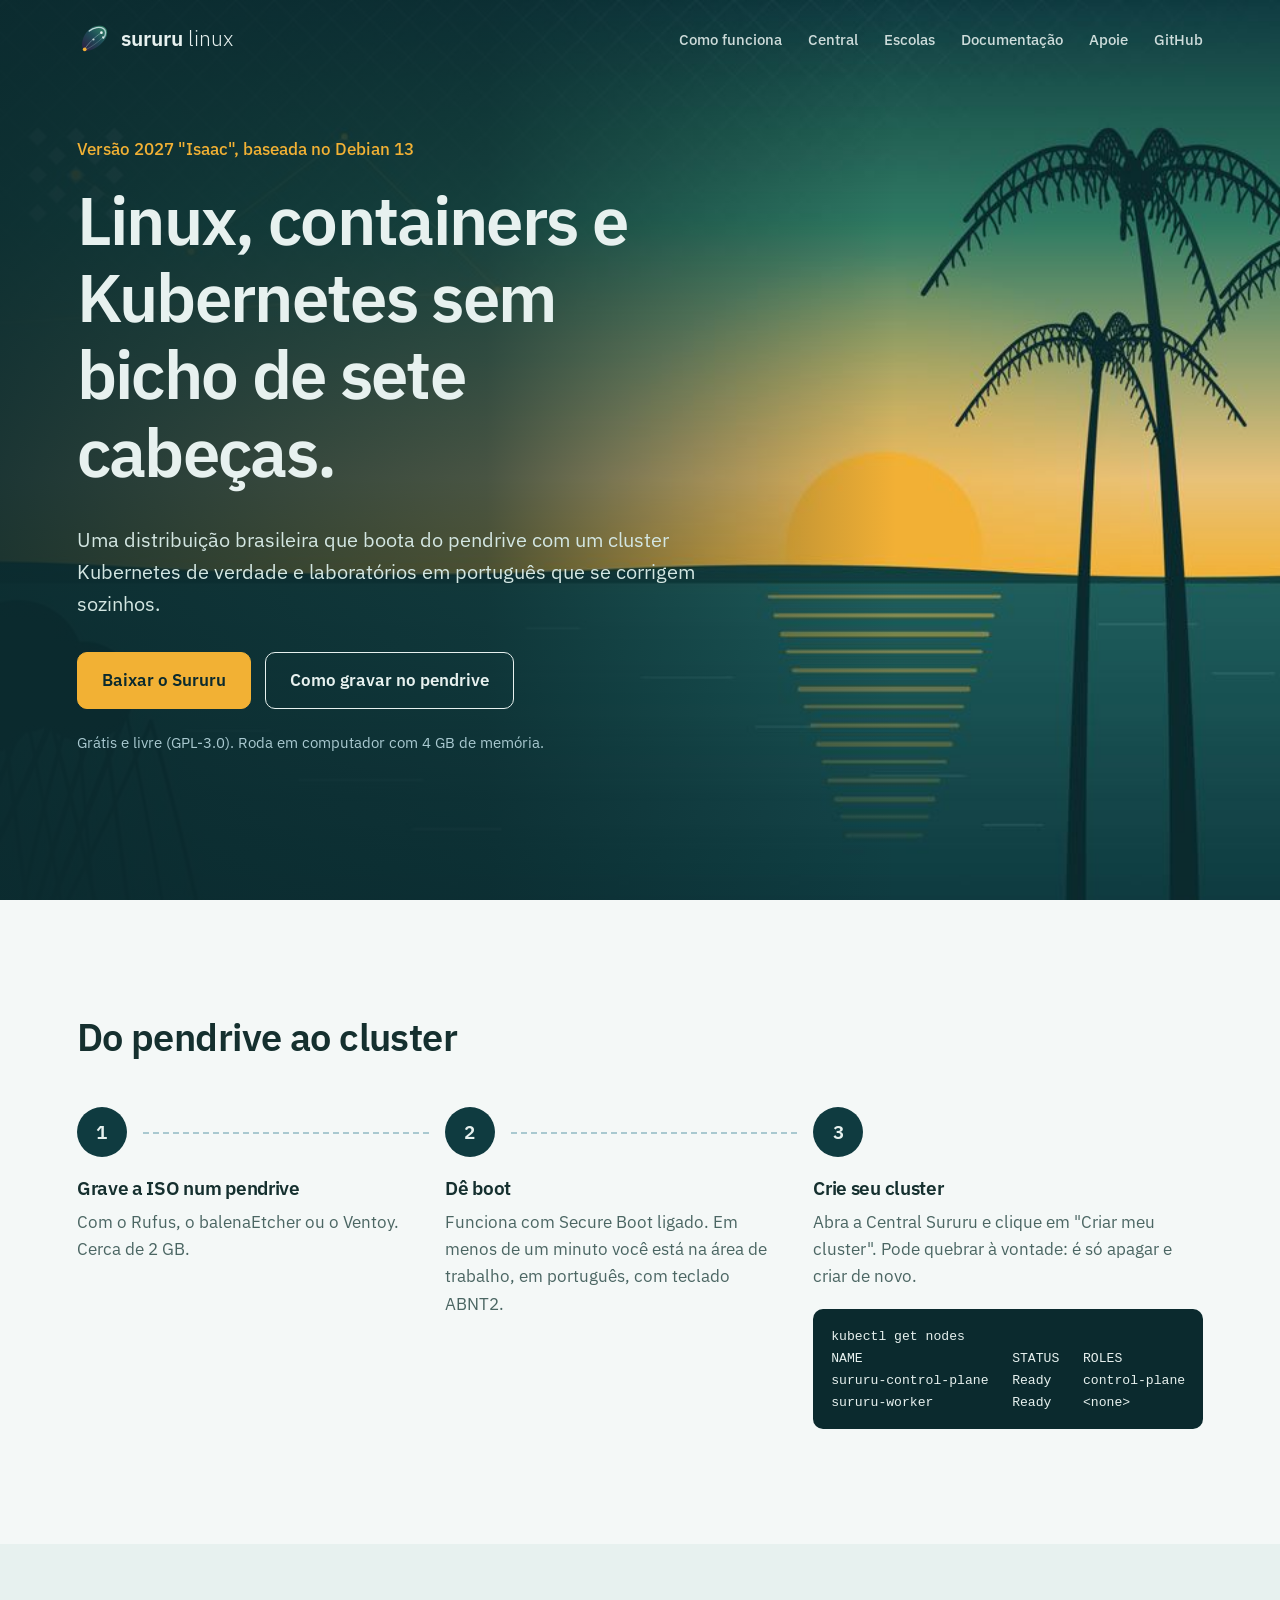
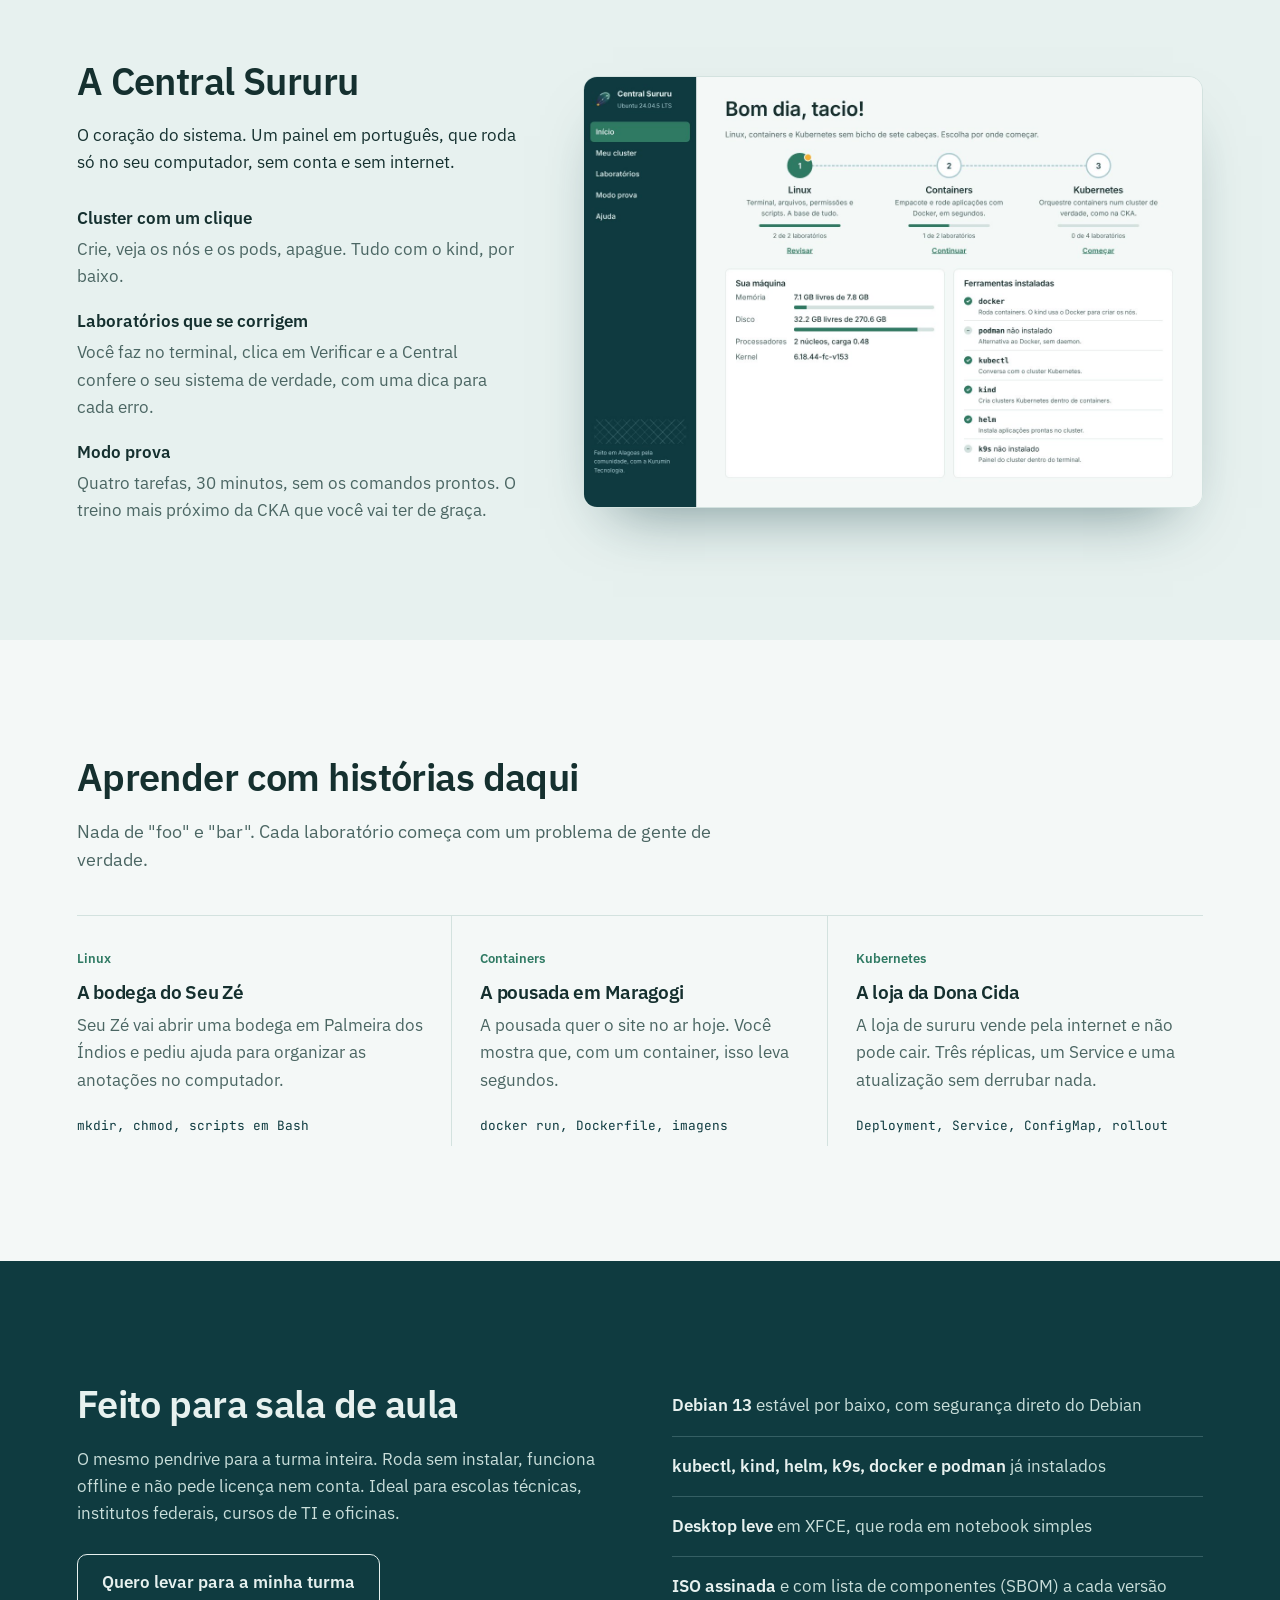
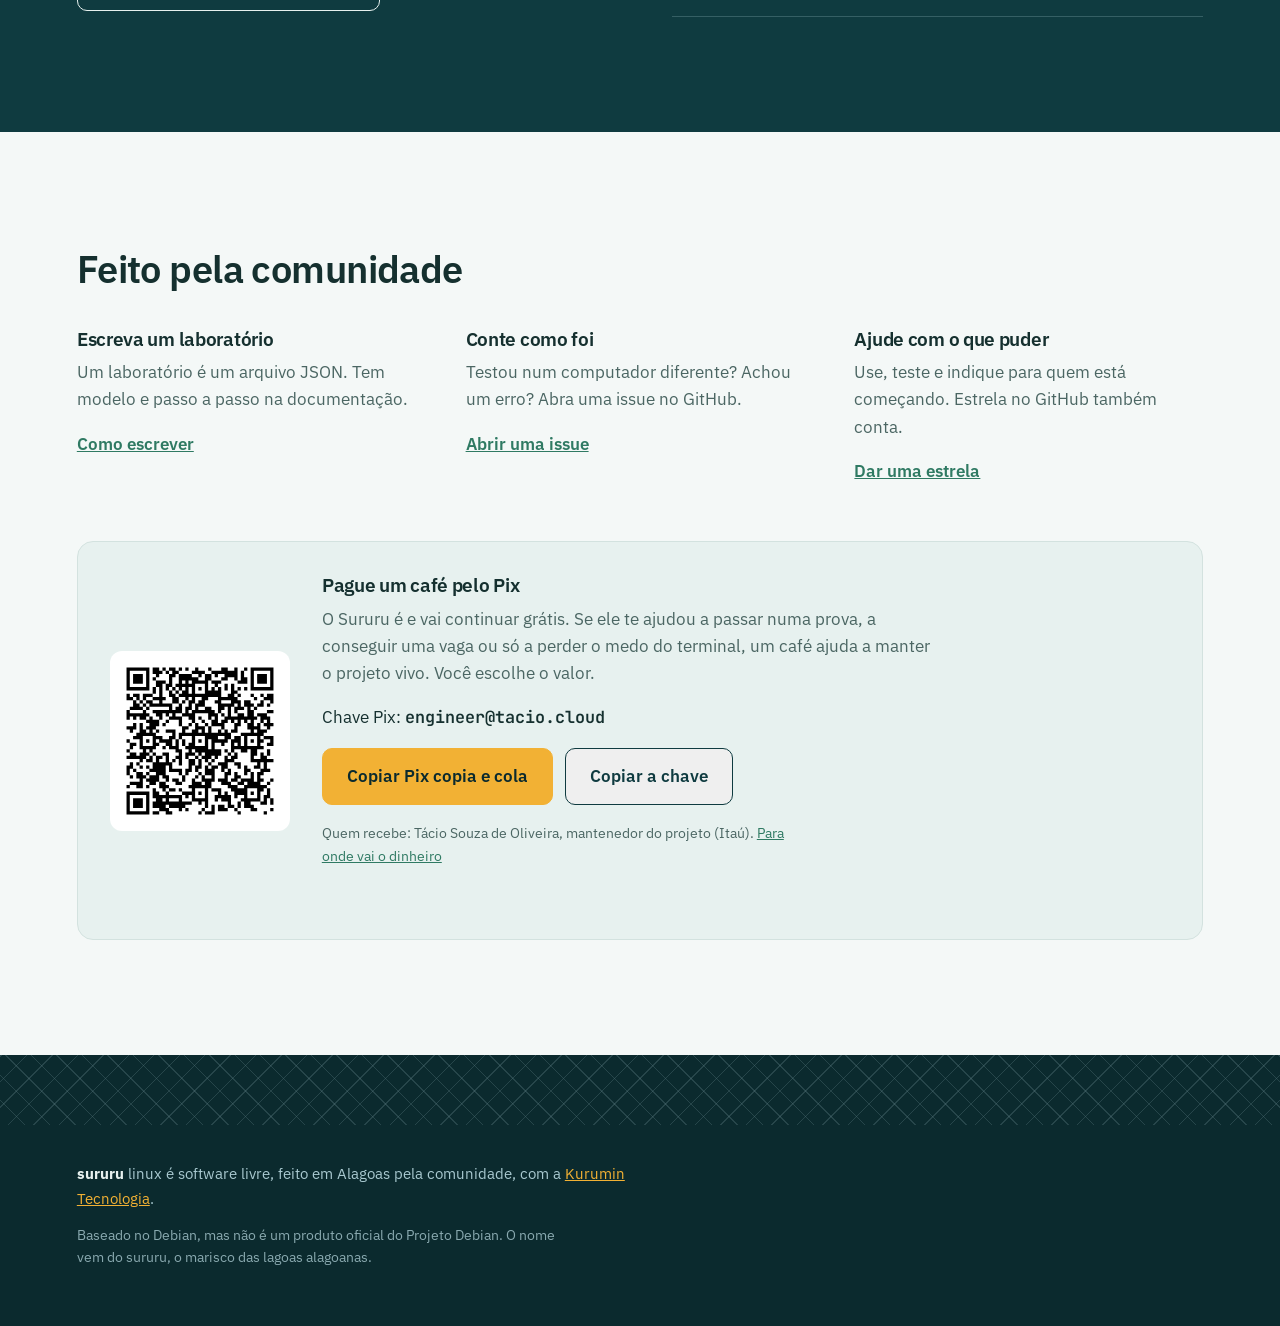
==== pagina/index.html @ 11fa155c "v0.4.3: corrige build no CI, logo, cores da documentação e apoio pelo Pix" ====
<!doctype html>
<html lang="pt-BR">
<head>
  <meta charset="utf-8">
  <meta name="viewport" content="width=device-width, initial-scale=1">
  <title>Sururu Linux: Linux, containers e Kubernetes sem bicho de sete cabeças</title>
  <meta name="description" content="Distribuição Linux brasileira, baseada no Debian, que boota do pendrive com um cluster Kubernetes e laboratórios em português que se corrigem sozinhos. Grátis e livre.">
  <meta property="og:title" content="Sururu Linux">
  <meta property="og:description" content="Linux, containers e Kubernetes sem bicho de sete cabeças. Grátis, livre e em português.">
  <meta property="og:image" content="https://sururu.kurumintecnologia.com.br/img/compartilhar.jpg">
  <meta property="og:url" content="https://sururu.kurumintecnologia.com.br/">
  <meta property="og:type" content="website">
  <meta name="twitter:card" content="summary_large_image">
  <link rel="icon" href="img/sururu-simbolo.svg" type="image/svg+xml">
  <link rel="preconnect" href="https://fonts.googleapis.com">
  <link rel="preconnect" href="https://fonts.gstatic.com" crossorigin>
  <link href="https://fonts.googleapis.com/css2?family=IBM+Plex+Sans:wght@300;400;500;600;700&family=JetBrains+Mono:wght@400;600&display=swap" rel="stylesheet">
  <link rel="stylesheet" href="style.css">
</head>
<body>
  <header class="topo">
    <a class="marca" href="#" aria-label="Sururu Linux, início">
      <img src="img/sururu-simbolo.svg" alt="" width="34" height="34">
      <span><b>sururu</b> linux</span>
    </a>
    <nav aria-label="Principal">
      <a href="#como">Como funciona</a>
      <a href="#central">Central</a>
      <a href="#escolas">Escolas</a>
      <a href="docs/">Documentação</a>
      <a href="#apoie">Apoie</a>
      <a href="https://github.com/kurumintecnologia/sururu-linux">GitHub</a>
    </nav>
  </header>

  <section class="heroi">
    <picture class="heroi-fundo" aria-hidden="true">
      <source media="(max-width: 700px)" srcset="img/lagoa-pequena.jpg">
      <img src="img/lagoa.jpg" alt="">
    </picture>
    <div class="heroi-texto">
      <p class="versao">Versão 2027 "Isaac", baseada no Debian 13</p>
      <h1>Linux, containers e Kubernetes sem bicho de sete cabeças.</h1>
      <p class="sub">Uma distribuição brasileira que boota do pendrive com um cluster Kubernetes de verdade e laboratórios em português que se corrigem sozinhos.</p>
      <div class="acoes">
        <a class="botao principal" href="https://github.com/kurumintecnologia/sururu-linux/releases/latest">Baixar o Sururu</a>
        <a class="botao" href="docs/comecar/">Como gravar no pendrive</a>
      </div>
      <p class="miudo">Grátis e livre (GPL-3.0). Roda em computador com 4 GB de memória.</p>
    </div>
  </section>

  <section class="passos" id="como">
    <h2>Do pendrive ao cluster</h2>
    <ol>
      <li>
        <h3>Grave a ISO num pendrive</h3>
        <p>Com o Rufus, o balenaEtcher ou o Ventoy. Cerca de 2 GB.</p>
      </li>
      <li>
        <h3>Dê boot</h3>
        <p>Funciona com Secure Boot ligado. Em menos de um minuto você está na área de trabalho, em português, com teclado ABNT2.</p>
      </li>
      <li>
        <h3>Crie seu cluster</h3>
        <p>Abra a Central Sururu e clique em "Criar meu cluster". Pode quebrar à vontade: é só apagar e criar de novo.</p>
        <pre><code>kubectl get nodes
NAME                   STATUS   ROLES
sururu-control-plane   Ready    control-plane
sururu-worker          Ready    &lt;none&gt;</code></pre>
      </li>
    </ol>
  </section>

  <section class="central" id="central">
    <div class="central-texto">
      <h2>A Central Sururu</h2>
      <p>O coração do sistema. Um painel em português, que roda só no seu computador, sem conta e sem internet.</p>
      <dl>
        <dt>Cluster com um clique</dt>
        <dd>Crie, veja os nós e os pods, apague. Tudo com o kind, por baixo.</dd>
        <dt>Laboratórios que se corrigem</dt>
        <dd>Você faz no terminal, clica em Verificar e a Central confere o seu sistema de verdade, com uma dica para cada erro.</dd>
        <dt>Modo prova</dt>
        <dd>Quatro tarefas, 30 minutos, sem os comandos prontos. O treino mais próximo da CKA que você vai ter de graça.</dd>
      </dl>
    </div>
    <figure class="tela">
      <img src="img/central-inicio.jpg" alt="Tela inicial da Central Sururu, com as trilhas Linux, Containers e Kubernetes e o progresso de cada uma" width="1366" height="952" loading="lazy">
    </figure>
  </section>

  <section class="historias">
    <h2>Aprender com histórias daqui</h2>
    <p class="intro">Nada de "foo" e "bar". Cada laboratório começa com um problema de gente de verdade.</p>
    <div class="casos">
      <article>
        <span class="trilha">Linux</span>
        <h3>A bodega do Seu Zé</h3>
        <p>Seu Zé vai abrir uma bodega em Palmeira dos Índios e pediu ajuda para organizar as anotações no computador.</p>
        <code>mkdir, chmod, scripts em Bash</code>
      </article>
      <article>
        <span class="trilha">Containers</span>
        <h3>A pousada em Maragogi</h3>
        <p>A pousada quer o site no ar hoje. Você mostra que, com um container, isso leva segundos.</p>
        <code>docker run, Dockerfile, imagens</code>
      </article>
      <article>
        <span class="trilha">Kubernetes</span>
        <h3>A loja da Dona Cida</h3>
        <p>A loja de sururu vende pela internet e não pode cair. Três réplicas, um Service e uma atualização sem derrubar nada.</p>
        <code>Deployment, Service, ConfigMap, rollout</code>
      </article>
    </div>
  </section>

  <section class="escolas" id="escolas">
    <div>
      <h2>Feito para sala de aula</h2>
      <p>O mesmo pendrive para a turma inteira. Roda sem instalar, funciona offline e não pede licença nem conta. Ideal para escolas técnicas, institutos federais, cursos de TI e oficinas.</p>
      <a class="botao" href="https://kurumintecnologia.com.br/">Quero levar para a minha turma</a>
    </div>
    <ul class="fatos">
      <li><b>Debian 13</b> estável por baixo, com segurança direto do Debian</li>
      <li><b>kubectl, kind, helm, k9s, docker e podman</b> já instalados</li>
      <li><b>Desktop leve</b> em XFCE, que roda em notebook simples</li>
      <li><b>ISO assinada</b> e com lista de componentes (SBOM) a cada versão</li>
    </ul>
  </section>

  <section class="comunidade">
    <h2>Feito pela comunidade</h2>
    <div class="tres">
      <div>
        <h3>Escreva um laboratório</h3>
        <p>Um laboratório é um arquivo JSON. Tem modelo e passo a passo na documentação.</p>
        <a href="docs/novo-laboratorio/">Como escrever</a>
      </div>
      <div>
        <h3>Conte como foi</h3>
        <p>Testou num computador diferente? Achou um erro? Abra uma issue no GitHub.</p>
        <a href="https://github.com/kurumintecnologia/sururu-linux/issues">Abrir uma issue</a>
      </div>
      <div>
        <h3>Ajude com o que puder</h3>
        <p>Use, teste e indique para quem está começando. Estrela no GitHub também conta.</p>
        <a href="https://github.com/kurumintecnologia/sururu-linux">Dar uma estrela</a>
      </div>
    </div>

    <div class="cafe" id="apoie">
      <img src="img/pix.svg" alt="QR Code Pix para apoiar o Sururu Linux" width="180" height="180">
      <div>
        <h3>Pague um café pelo Pix</h3>
        <p>O Sururu é e vai continuar grátis. Se ele te ajudou a passar numa prova, a conseguir uma vaga ou só a perder o medo do terminal, um café ajuda a manter o projeto vivo. Você escolhe o valor.</p>
        <p class="chave">Chave Pix: <b>engineer@tacio.cloud</b></p>
        <div class="acoes-pix">
          <button type="button" class="botao principal" data-copiar="00020126420014br.gov.bcb.pix0120engineer@tacio.cloud5204000053039865802BR5923TACIO SOUZA DE OLIVEIRA6007ARACAJU62100506SURURU63049E55">Copiar Pix copia e cola</button>
          <button type="button" class="botao" data-copiar="engineer@tacio.cloud">Copiar a chave</button>
        </div>
        <p class="miudo-escuro">Quem recebe: Tácio Souza de Oliveira, mantenedor do projeto (Itaú). <a href="docs/apoiar/">Para onde vai o dinheiro</a></p>
        <p class="copiado" role="status" aria-live="polite"></p>
      </div>
    </div>
  </section>

  <footer class="rodape">
    <div class="trama" aria-hidden="true"></div>
    <p><b>sururu</b> linux é software livre, feito em Alagoas pela comunidade, com a <a href="https://kurumintecnologia.com.br/">Kurumin Tecnologia</a>.</p>
    <p class="nota">Baseado no Debian, mas não é um produto oficial do Projeto Debian. O nome vem do sururu, o marisco das lagoas alagoanas.</p>
  </footer>
  <script src="pix.js"></script>
</body>
</html>
---- pagina/style.css ----
:root {
  --lagoa: #0F3B40;
  --lagoa-funda: #0B2A2E;
  --mangue: #2F7A63;
  --agua: #E7F1EF;
  --nacar: #A9C9D0;
  --sol: #F2B134;
  --texto: #15302F;
  --suave: #4B6663;
  --linha: #D3E2DF;
  --fundo: #F4F8F7;
  --fonte: "IBM Plex Sans", system-ui, sans-serif;
  --mono: "JetBrains Mono", ui-monospace, monospace;
}
* { box-sizing: border-box; }
html { scroll-behavior: smooth; }
body { margin: 0; background: var(--fundo); color: var(--texto); font: 17px/1.6 var(--fonte); -webkit-font-smoothing: antialiased; }
img { max-width: 100%; height: auto; display: block; }
a { color: var(--mangue); }
:focus-visible { outline: 3px solid var(--sol); outline-offset: 3px; border-radius: 4px; }
h1, h2, h3 { line-height: 1.15; letter-spacing: -0.015em; margin: 0 0 .5em; }
h2 { font-size: clamp(1.7rem, 3.2vw, 2.4rem); font-weight: 600; }
h3 { font-size: 1.2rem; font-weight: 600; }
p { margin: 0 0 1em; max-width: 62ch; }
section { padding: clamp(64px, 9vw, 120px) clamp(20px, 6vw, 96px); }

/* topo */
.topo {
  position: absolute; inset: 0 0 auto 0; z-index: 3; display: flex; align-items: center; justify-content: space-between;
  padding: 22px clamp(20px, 6vw, 96px); color: var(--agua);
}
.marca { display: flex; gap: 10px; align-items: center; color: inherit; text-decoration: none; font-size: 1.3rem; font-weight: 300; }
.marca b { font-weight: 600; }
.topo nav { display: flex; gap: 26px; }
.topo nav a { color: var(--agua); text-decoration: none; font-weight: 500; font-size: .95rem; opacity: .88; }
.topo nav a:hover { opacity: 1; text-decoration: underline; text-underline-offset: 5px; }

/* herói: a lagoa ao entardecer */
.heroi { position: relative; min-height: 100svh; display: flex; align-items: center; padding-top: 120px; color: var(--agua); overflow: hidden; }
.heroi-fundo, .heroi-fundo img { position: absolute; inset: 0; width: 100%; height: 100%; object-fit: cover; object-position: 70% 50%; }
.heroi::after {
  content: ""; position: absolute; inset: 0;
  background: linear-gradient(90deg, rgba(11, 42, 46, .92) 0%, rgba(11, 42, 46, .72) 38%, rgba(11, 42, 46, 0) 70%);
}
.heroi-texto { position: relative; z-index: 2; max-width: 640px; }
.versao { color: var(--sol); font-weight: 500; margin-bottom: 18px; }
.heroi h1 { font-size: clamp(2.4rem, 5.4vw, 4.2rem); font-weight: 600; letter-spacing: -0.025em; }
.sub { font-size: clamp(1.08rem, 1.6vw, 1.25rem); color: #D3E6E2; margin-bottom: 32px; }
.acoes { display: flex; flex-wrap: wrap; gap: 14px; margin-bottom: 22px; }
.botao {
  display: inline-block; padding: 14px 24px; border-radius: 10px; font-weight: 600; text-decoration: none;
  border: 1.5px solid currentColor; color: inherit;
}
.botao.principal { background: var(--sol); border-color: var(--sol); color: var(--lagoa-funda); }
.botao.principal:hover { background: #F6C35A; }
.botao:not(.principal):hover { background: rgba(231, 241, 239, .1); }
.miudo { font-size: .92rem; color: var(--nacar); }

/* passos */
.passos h2 { margin-bottom: 48px; }
.passos ol { list-style: none; padding: 0; margin: 0; display: grid; grid-template-columns: repeat(3, 1fr); gap: 40px; counter-reset: passo; }
.passos li { counter-increment: passo; position: relative; padding-top: 70px; }
.passos li::before {
  content: counter(passo); position: absolute; top: 0; left: 0; width: 50px; height: 50px; border-radius: 50%;
  display: grid; place-items: center; font-weight: 600; font-size: 1.2rem; background: var(--lagoa); color: var(--agua);
}
.passos li:not(:last-child)::after {
  content: ""; position: absolute; top: 25px; left: 66px; right: -24px; border-top: 2px dashed var(--nacar);
}
.passos p { color: var(--suave); }
pre { background: var(--lagoa-funda); color: var(--agua); border-radius: 10px; padding: 16px 18px; overflow-x: auto; font: .82rem/1.6 var(--mono); margin: 18px 0 0; }

/* central */
.central { display: grid; grid-template-columns: minmax(280px, 5fr) 7fr; gap: clamp(32px, 5vw, 72px); align-items: center; background: var(--agua); }
.central dl { margin: 28px 0 0; }
.central dt { font-weight: 600; margin-top: 18px; }
.central dd { margin: 4px 0 0; color: var(--suave); }
.tela { margin: 0; border-radius: 14px; overflow: hidden; box-shadow: 0 30px 60px -30px rgba(15, 59, 64, .55); border: 1px solid var(--linha); }

/* histórias */
.historias .intro { color: var(--suave); font-size: 1.1rem; margin-bottom: 40px; }
.casos { display: grid; grid-template-columns: repeat(3, 1fr); gap: 0; border-top: 1px solid var(--linha); }
.casos article { padding: 28px 28px 8px 0; border-right: 1px solid var(--linha); }
.casos article + article { padding-left: 28px; }
.casos article:last-child { border-right: 0; }
.trilha { display: inline-block; font-size: .82rem; font-weight: 600; color: var(--mangue); margin-bottom: 12px; }
.casos p { color: var(--suave); }
.casos code { font: .8rem var(--mono); color: var(--lagoa); }

/* escolas */
.escolas {
  display: grid; grid-template-columns: 1fr 1fr; gap: clamp(32px, 5vw, 72px); align-items: center;
  background: var(--lagoa); color: var(--agua);
}
.escolas p { color: #C9DEDA; }
.escolas .botao { margin-top: 10px; }
.fatos { list-style: none; padding: 0; margin: 0; }
.fatos li { padding: 16px 0; border-bottom: 1px solid rgba(169, 201, 208, .25); color: #C9DEDA; }
.fatos b { color: var(--agua); font-weight: 600; }

/* comunidade */
.tres { display: grid; grid-template-columns: repeat(3, 1fr); gap: 40px; margin-top: 36px; }
.tres p { color: var(--suave); }
.tres a { font-weight: 600; }

/* rodapé com a trama do filé */
.rodape { padding: 0 clamp(20px, 6vw, 96px) 48px; background: var(--lagoa-funda); color: var(--nacar); font-size: .95rem; }
.rodape .trama {
  height: 70px; margin: 0 calc(-1 * clamp(20px, 6vw, 96px)) 36px; opacity: .5;
  background:
    repeating-linear-gradient(45deg, transparent 0 17px, rgba(169, 201, 208, .35) 17px 18px),
    repeating-linear-gradient(-45deg, transparent 0 17px, rgba(169, 201, 208, .35) 17px 18px);
}
.rodape b { color: var(--agua); }
.rodape a { color: var(--sol); }
.rodape .nota { font-size: .85rem; opacity: .8; }

@media (max-width: 900px) {
  .topo nav { display: none; }
  .passos ol, .casos, .tres, .central, .escolas { grid-template-columns: 1fr; }
  .passos li:not(:last-child)::after { display: none; }
  .casos article, .casos article + article { padding: 24px 0; border-right: 0; border-bottom: 1px solid var(--linha); }
  .heroi::after { background: linear-gradient(180deg, rgba(11, 42, 46, .85) 0%, rgba(11, 42, 46, .7) 60%, rgba(11, 42, 46, .4) 100%); }
}
@media (prefers-reduced-motion: reduce) { html { scroll-behavior: auto; } }

/* Pague um café */
.cafe {
  display: flex; gap: 32px; align-items: center; margin-top: 56px; padding: 32px;
  border-radius: 16px; background: var(--agua); border: 1px solid var(--linha);
}
.cafe img { background: #fff; padding: 10px; border-radius: 12px; flex: none; }
.cafe p { color: var(--suave); }
.cafe .chave { color: var(--texto); font-size: 1.05rem; }
.cafe .chave b { font-family: var(--mono); font-weight: 600; }
.acoes-pix { display: flex; flex-wrap: wrap; gap: 12px; margin: 6px 0 16px; }
.acoes-pix .botao { font: inherit; font-weight: 600; cursor: pointer; color: var(--lagoa); }
.acoes-pix .botao.principal { color: var(--lagoa-funda); }
.miudo-escuro { font-size: .9rem; }
.copiado { color: var(--mangue); font-weight: 600; min-height: 1.5em; margin: 0; }
@media (max-width: 900px) { .cafe { flex-direction: column; align-items: flex-start; } }
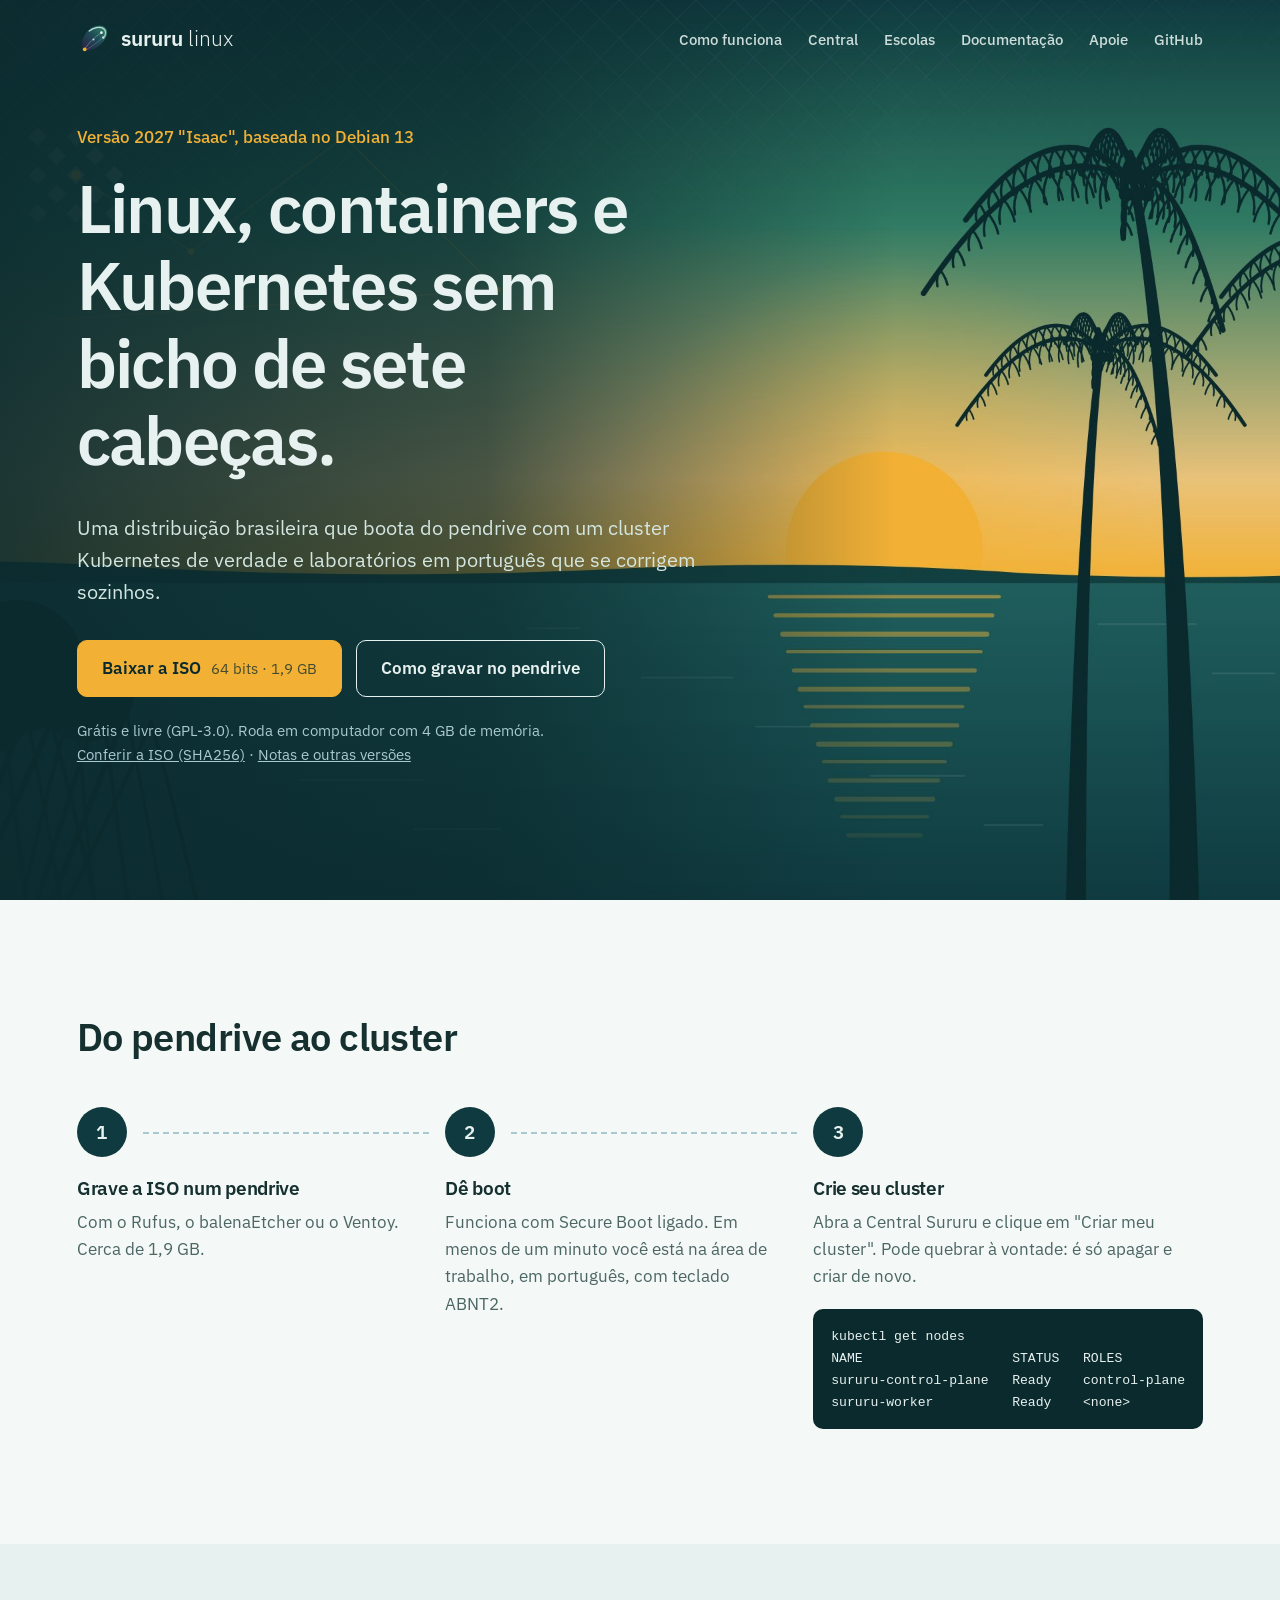
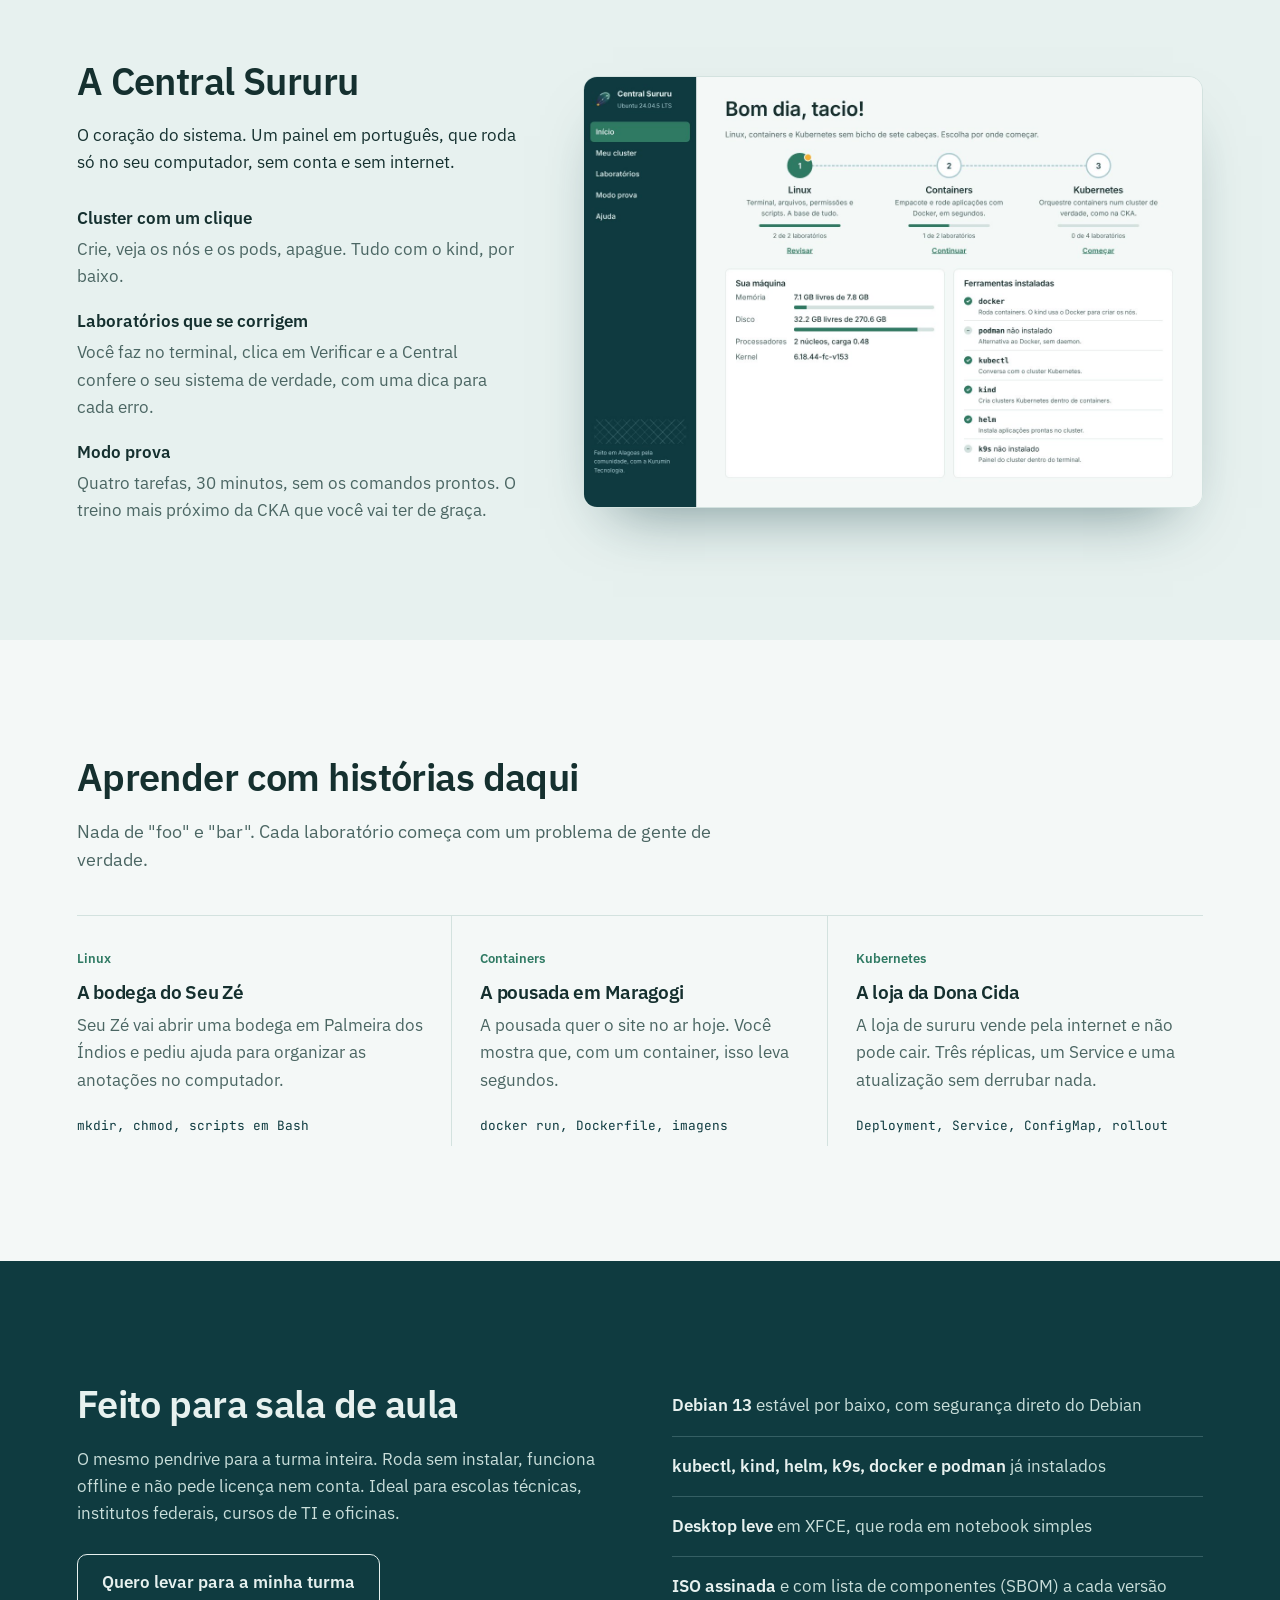
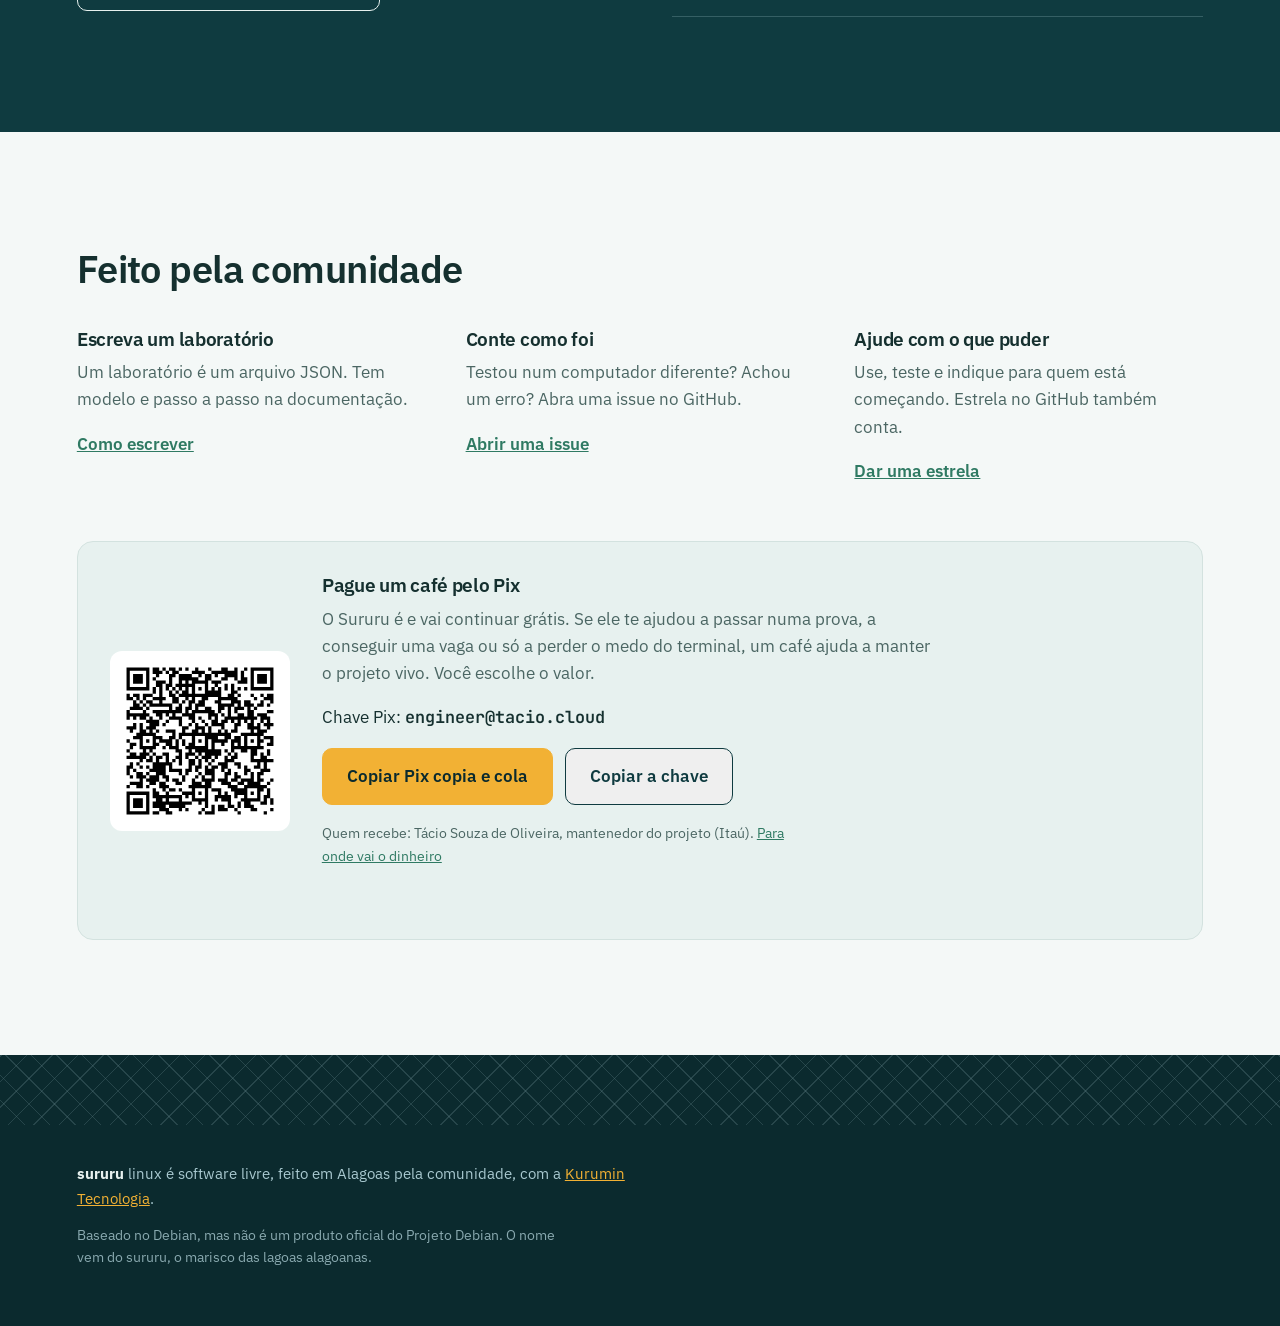
==== commit c177f03b: "v0.4.6: download direto no site e pipeline com actions travadas por SHA" ====
--- a/pagina/index.html
+++ b/pagina/index.html
@@ -43,10 +43,12 @@
       <h1>Linux, containers e Kubernetes sem bicho de sete cabeças.</h1>
       <p class="sub">Uma distribuição brasileira que boota do pendrive com um cluster Kubernetes de verdade e laboratórios em português que se corrigem sozinhos.</p>
       <div class="acoes">
-        <a class="botao principal" href="https://github.com/kurumintecnologia/sururu-linux/releases/latest">Baixar o Sururu</a>
+        <a class="botao principal" href="https://github.com/kurumintecnologia/sururu-linux/releases/latest/download/sururu-isaac-amd64.hybrid.iso">Baixar a ISO <span class="botao-detalhe">64 bits · 1,9 GB</span></a>
         <a class="botao" href="docs/comecar/">Como gravar no pendrive</a>
       </div>
-      <p class="miudo">Grátis e livre (GPL-3.0). Roda em computador com 4 GB de memória.</p>
+      <p class="miudo">Grátis e livre (GPL-3.0). Roda em computador com 4 GB de memória.<br>
+        <a href="https://github.com/kurumintecnologia/sururu-linux/releases/latest/download/SHA256SUMS">Conferir a ISO (SHA256)</a> ·
+        <a href="https://github.com/kurumintecnologia/sururu-linux/releases">Notas e outras versões</a></p>
     </div>
   </section>
 
@@ -55,7 +57,7 @@
     <ol>
       <li>
         <h3>Grave a ISO num pendrive</h3>
-        <p>Com o Rufus, o balenaEtcher ou o Ventoy. Cerca de 2 GB.</p>
+        <p>Com o Rufus, o balenaEtcher ou o Ventoy. Cerca de 1,9 GB.</p>
       </li>
       <li>
         <h3>Dê boot</h3>
--- a/pagina/style.css
+++ b/pagina/style.css
@@ -139,3 +139,7 @@
 .miudo-escuro { font-size: .9rem; }
 .copiado { color: var(--mangue); font-weight: 600; min-height: 1.5em; margin: 0; }
 @media (max-width: 900px) { .cafe { flex-direction: column; align-items: flex-start; } }
+
+/* botão de download direto */
+.botao-detalhe { font-weight: 400; opacity: .75; margin-left: 6px; font-size: .9em; }
+.miudo a { color: var(--nacar); }
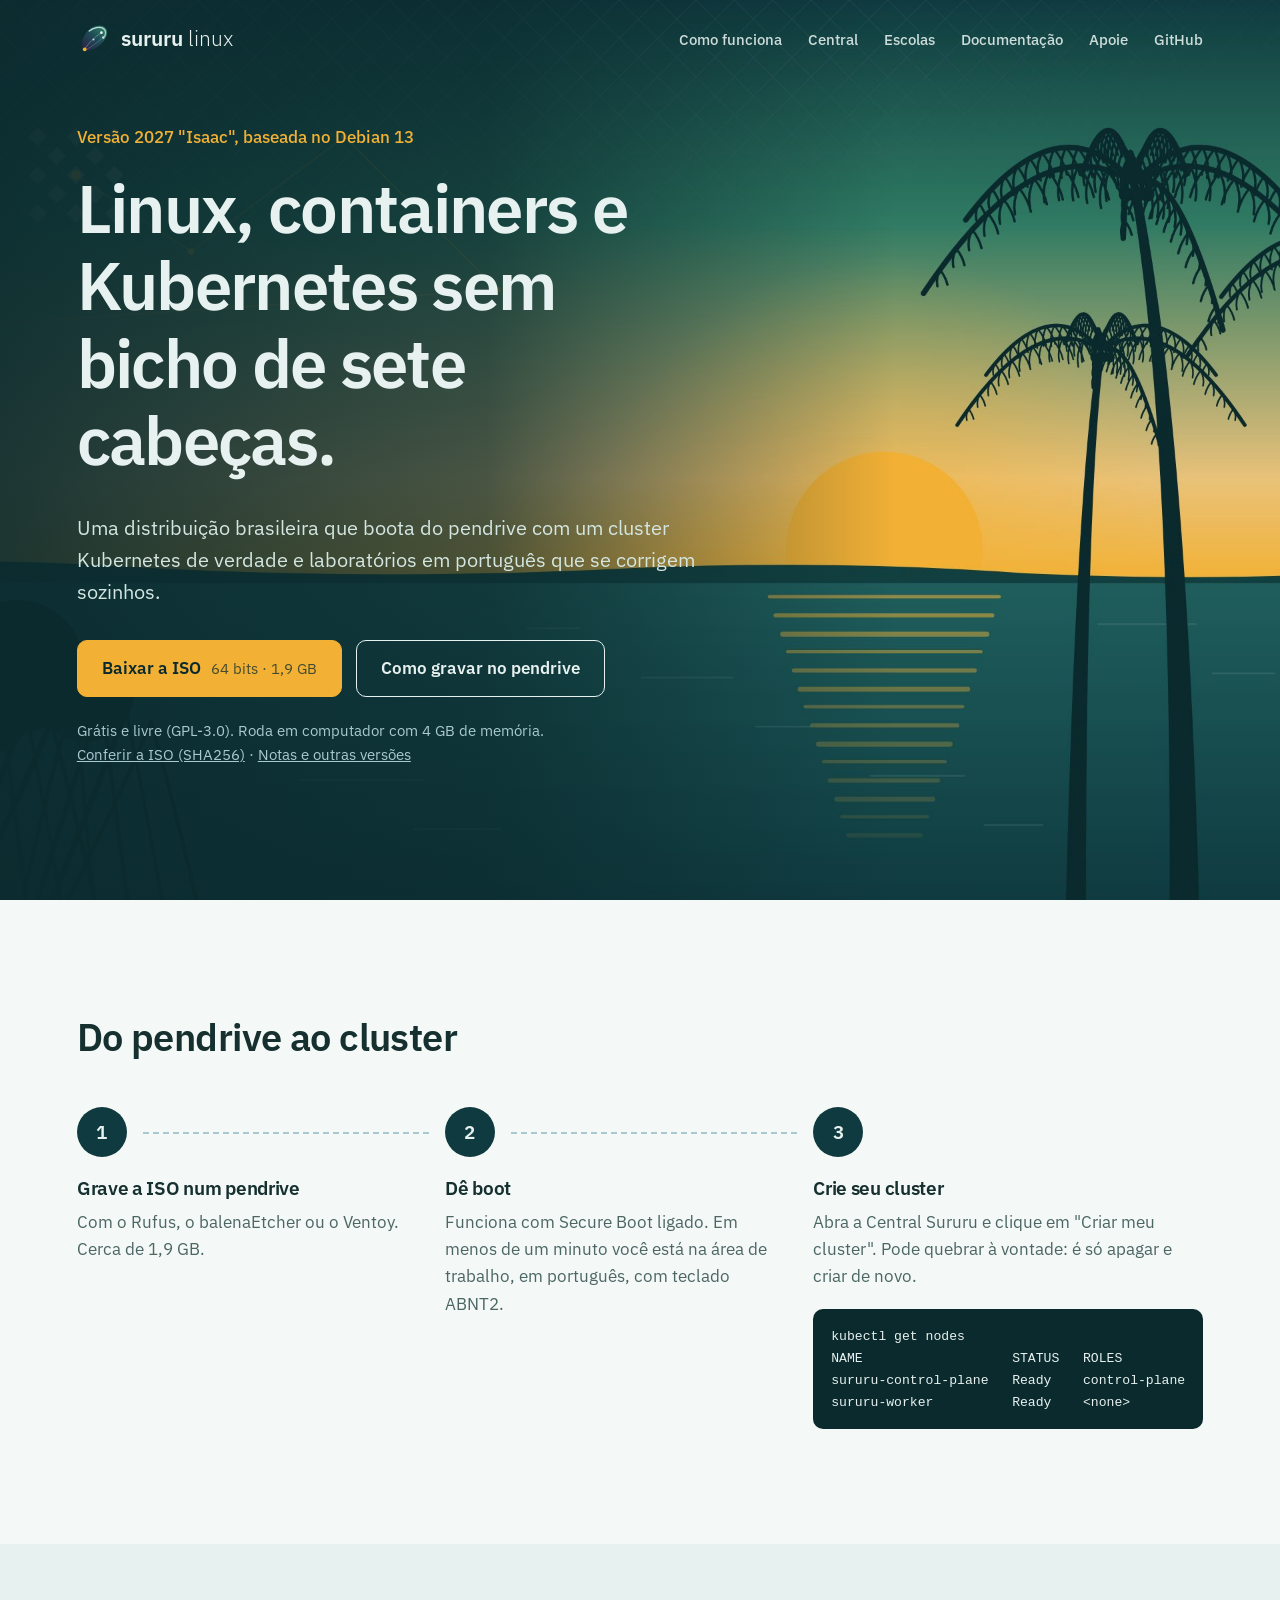
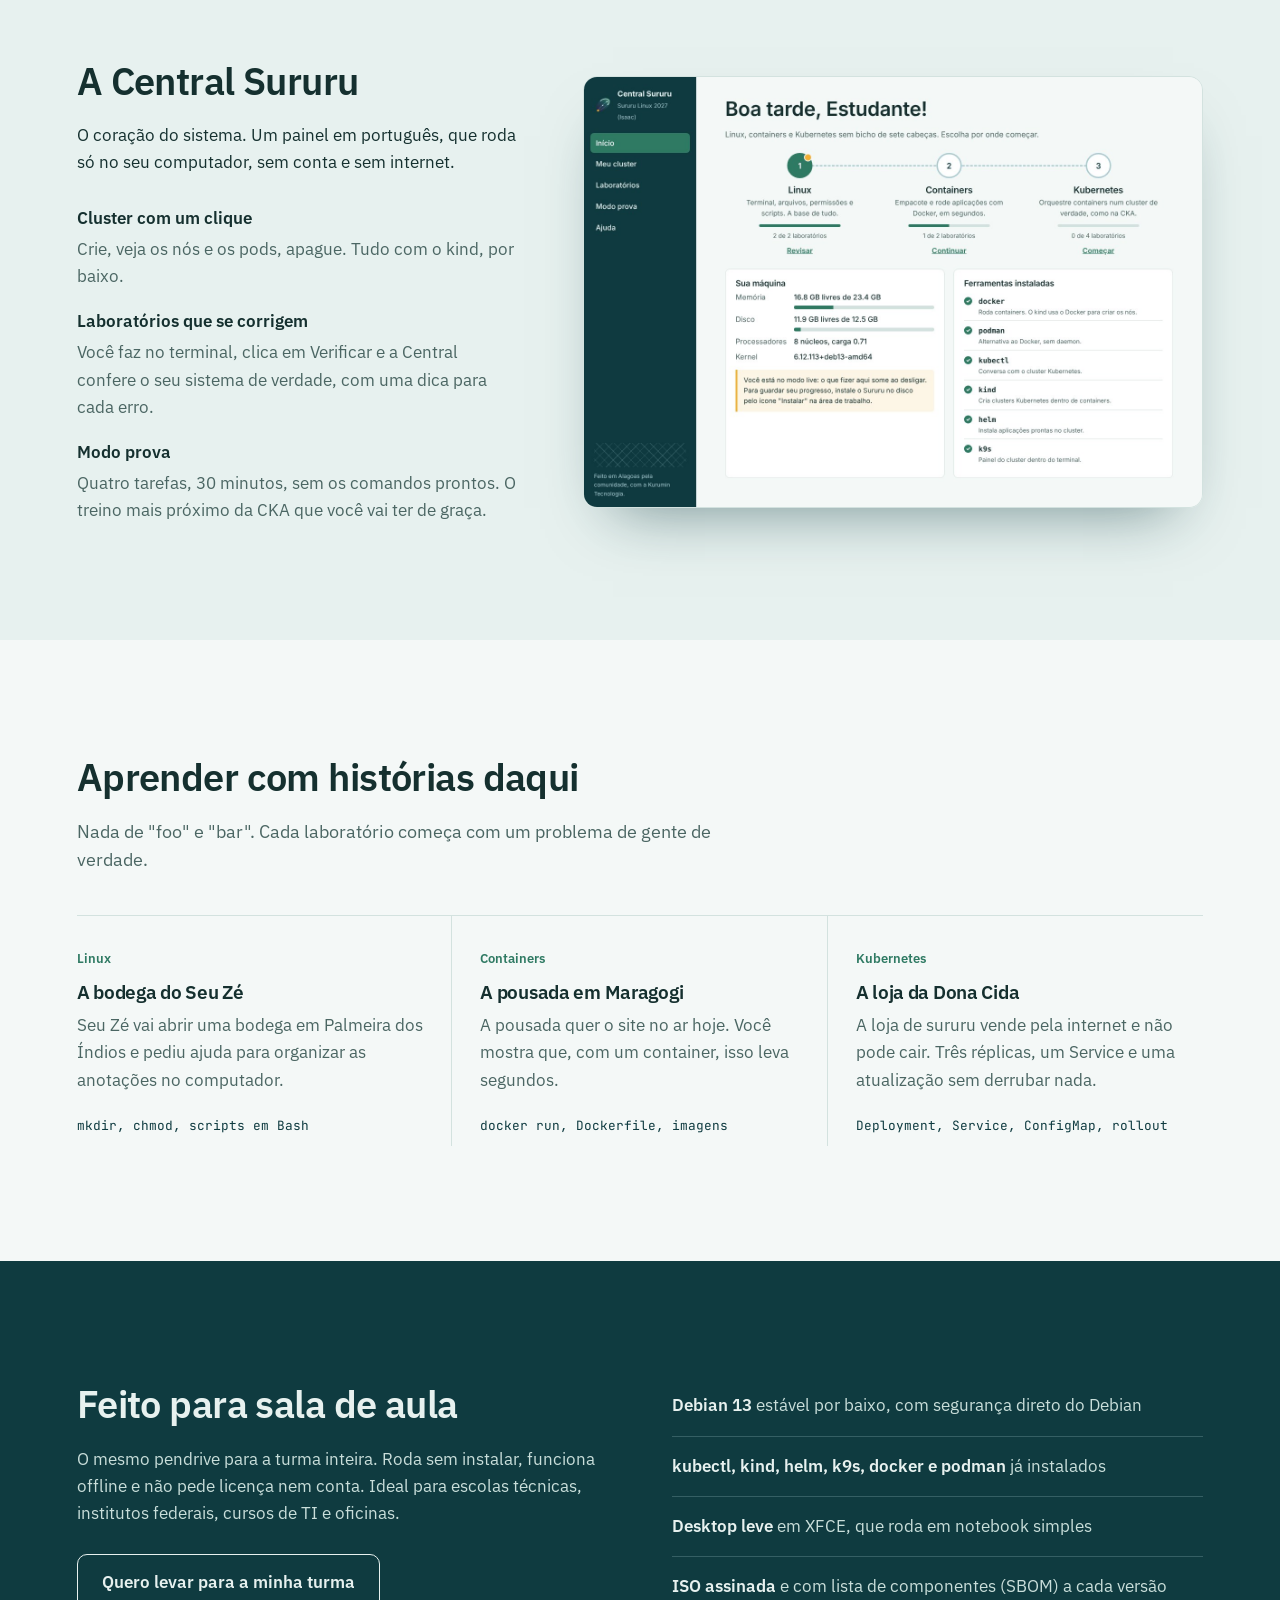
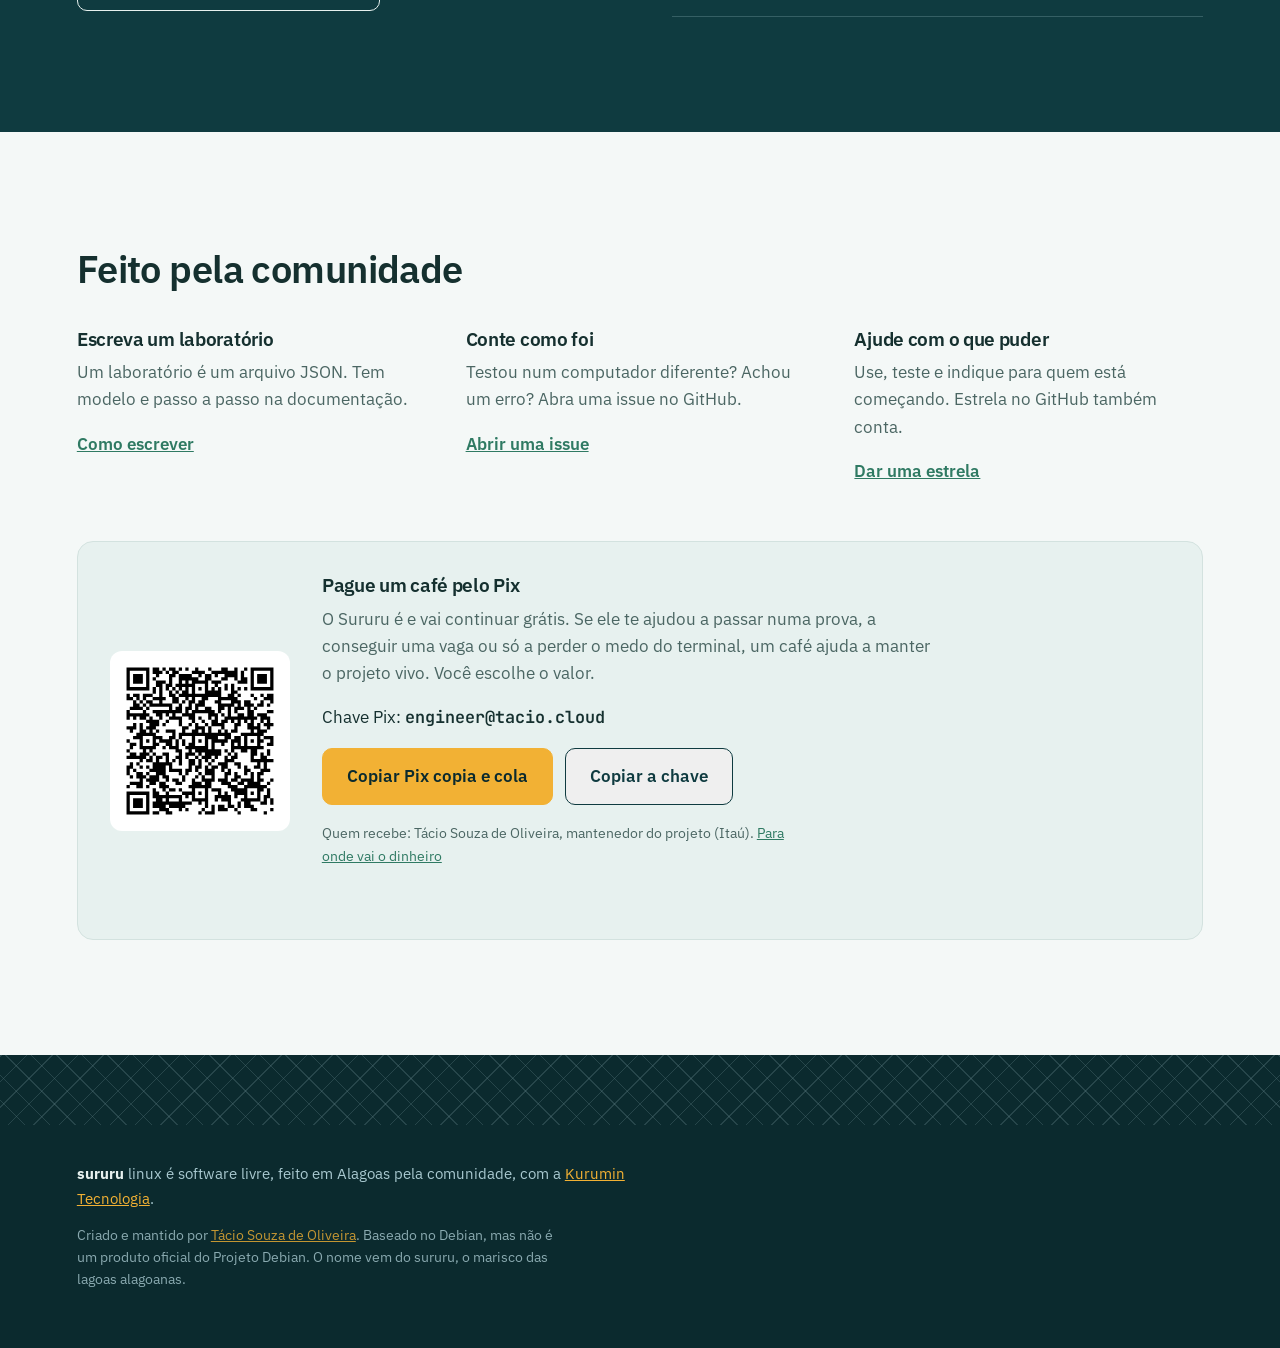
==== commit d6efec63: "seo: liga o site ao perfil de Tácio Souza de Oliveira (tacio.cloud) Co-Authored-By: Claude Opus 5.5 " ====
--- a/pagina/index.html
+++ b/pagina/index.html
@@ -16,6 +16,15 @@
   <link rel="preconnect" href="https://fonts.gstatic.com" crossorigin>
   <link href="https://fonts.googleapis.com/css2?family=IBM+Plex+Sans:wght@300;400;500;600;700&family=JetBrains+Mono:wght@400;600&display=swap" rel="stylesheet">
   <link rel="stylesheet" href="style.css">
+  <script type="application/ld+json">
+  {"@context": "https://schema.org", "@type": "SoftwareApplication", "name": "Sururu Linux",
+   "url": "https://sururu.kurumintecnologia.com.br/", "operatingSystem": "Linux (Debian 13)",
+   "applicationCategory": "EducationalApplication", "license": "https://www.gnu.org/licenses/gpl-3.0.html",
+   "codeRepository": "https://github.com/kurumintecnologia/sururu-linux",
+   "offers": {"@type": "Offer", "price": "0", "priceCurrency": "BRL"},
+   "author": {"@type": "Person", "@id": "https://tacio.cloud/#person", "name": "Tácio Souza de Oliveira", "alternateName": "Tácio Souza", "url": "https://tacio.cloud/"},
+   "publisher": {"@type": "Organization", "name": "Kurumin Tecnologia", "url": "https://kurumintecnologia.com.br/"}}
+  </script>
 </head>
 <body>
   <header class="topo">
@@ -170,7 +179,7 @@
   <footer class="rodape">
     <div class="trama" aria-hidden="true"></div>
     <p><b>sururu</b> linux é software livre, feito em Alagoas pela comunidade, com a <a href="https://kurumintecnologia.com.br/">Kurumin Tecnologia</a>.</p>
-    <p class="nota">Baseado no Debian, mas não é um produto oficial do Projeto Debian. O nome vem do sururu, o marisco das lagoas alagoanas.</p>
+    <p class="nota">Criado e mantido por <a href="https://tacio.cloud/">Tácio Souza de Oliveira</a>. Baseado no Debian, mas não é um produto oficial do Projeto Debian. O nome vem do sururu, o marisco das lagoas alagoanas.</p>
   </footer>
   <script src="pix.js"></script>
 </body>
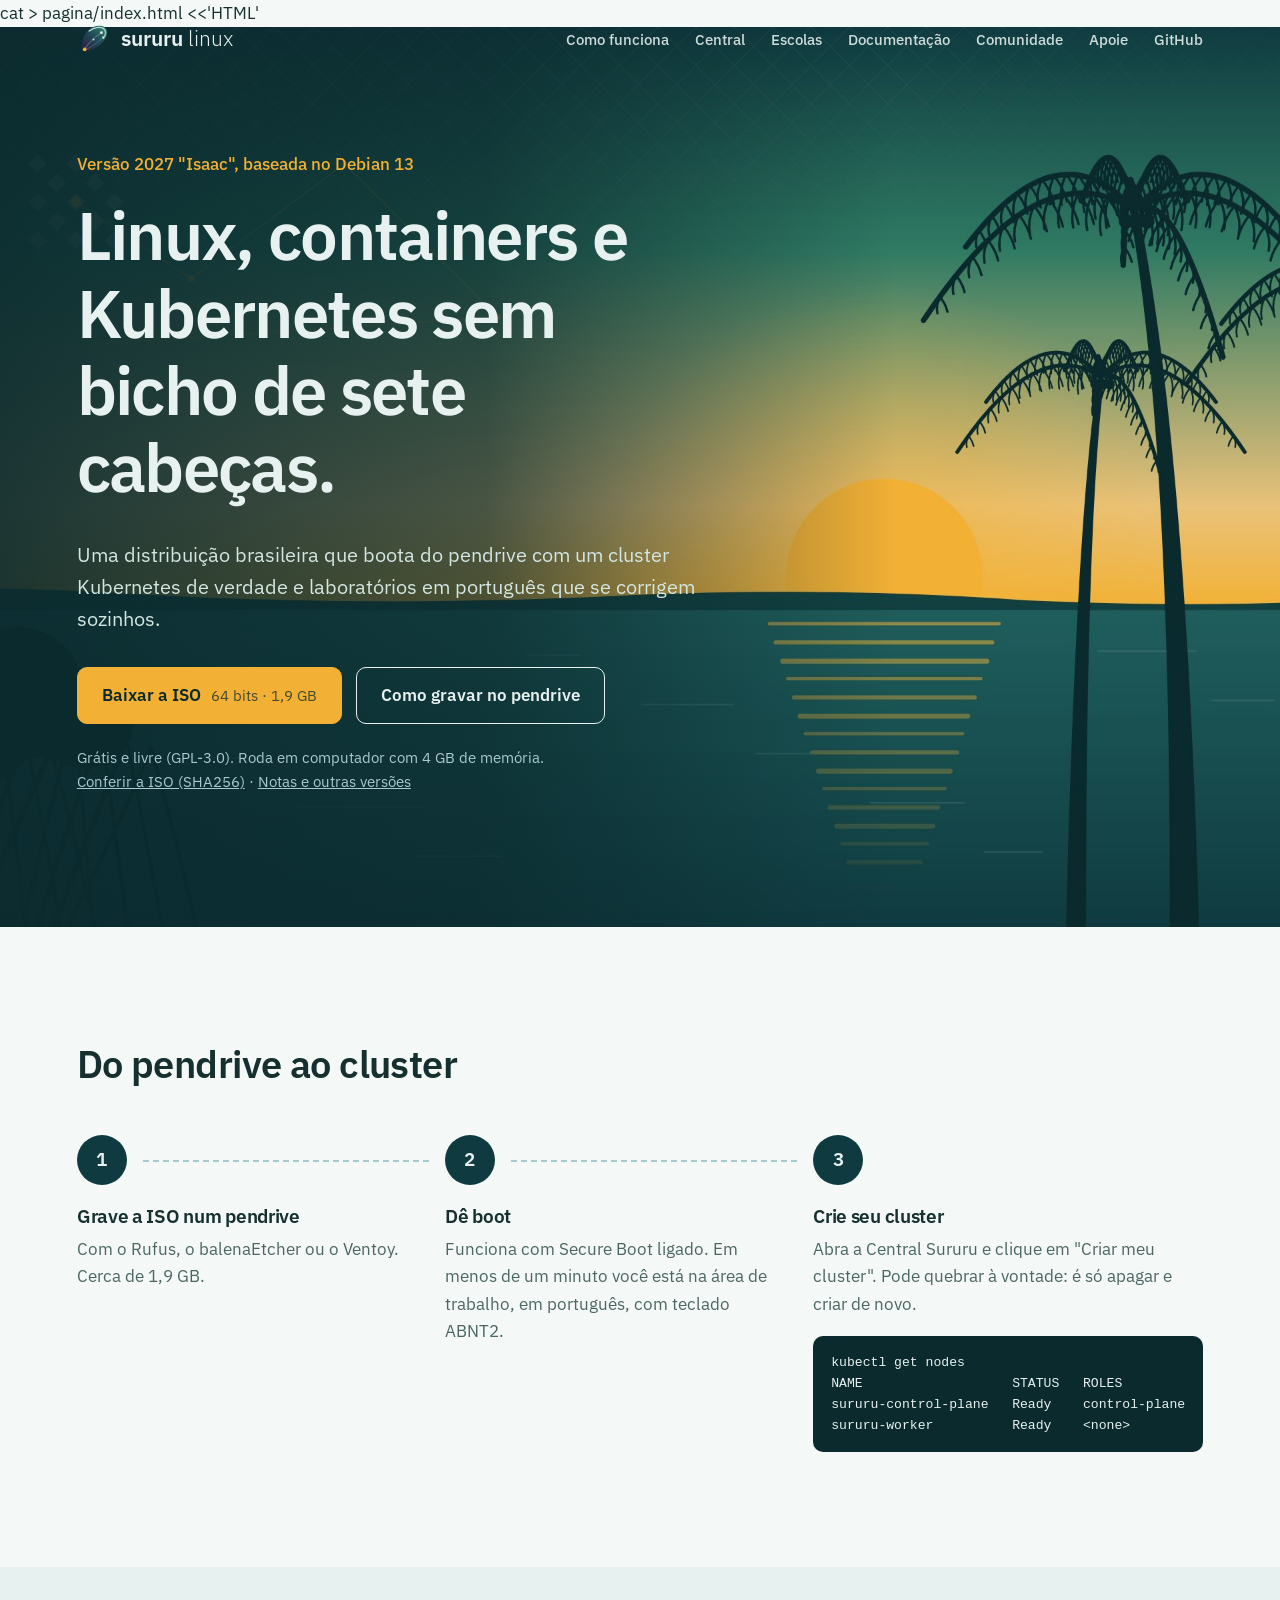
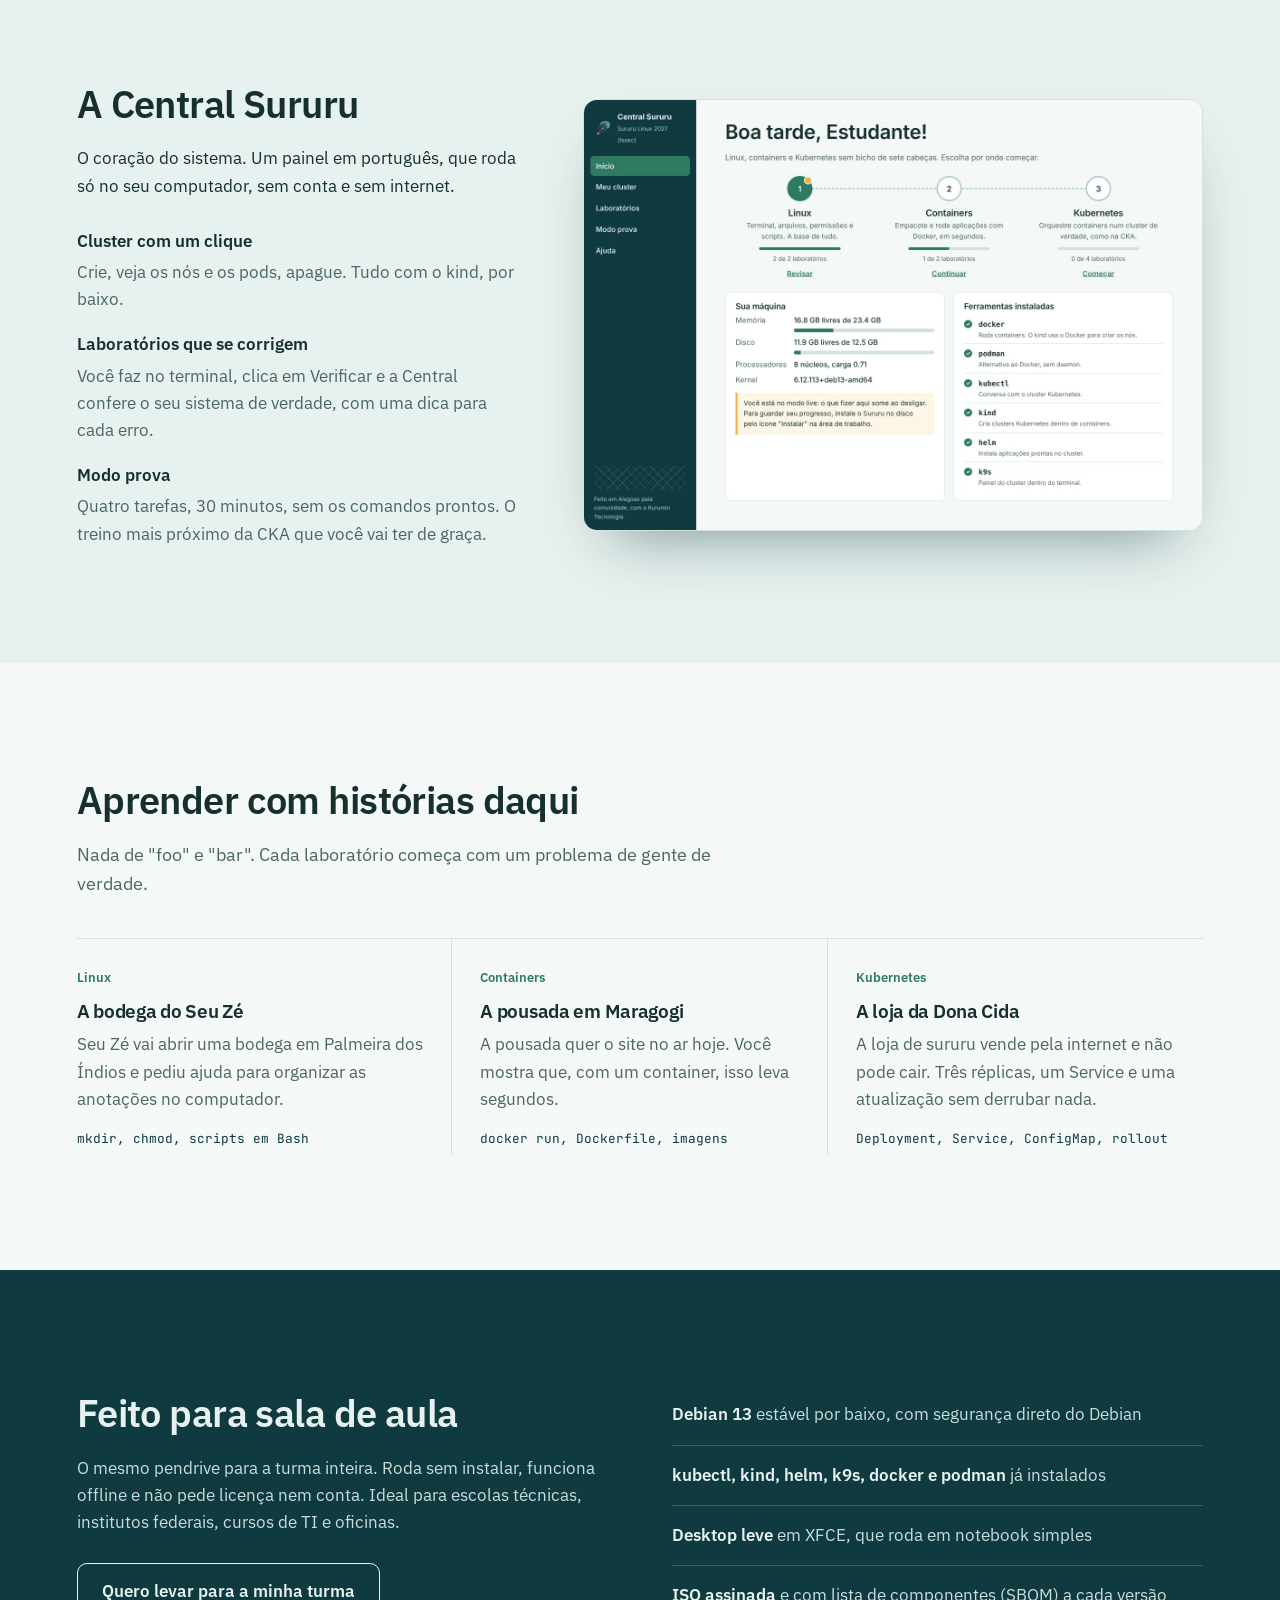
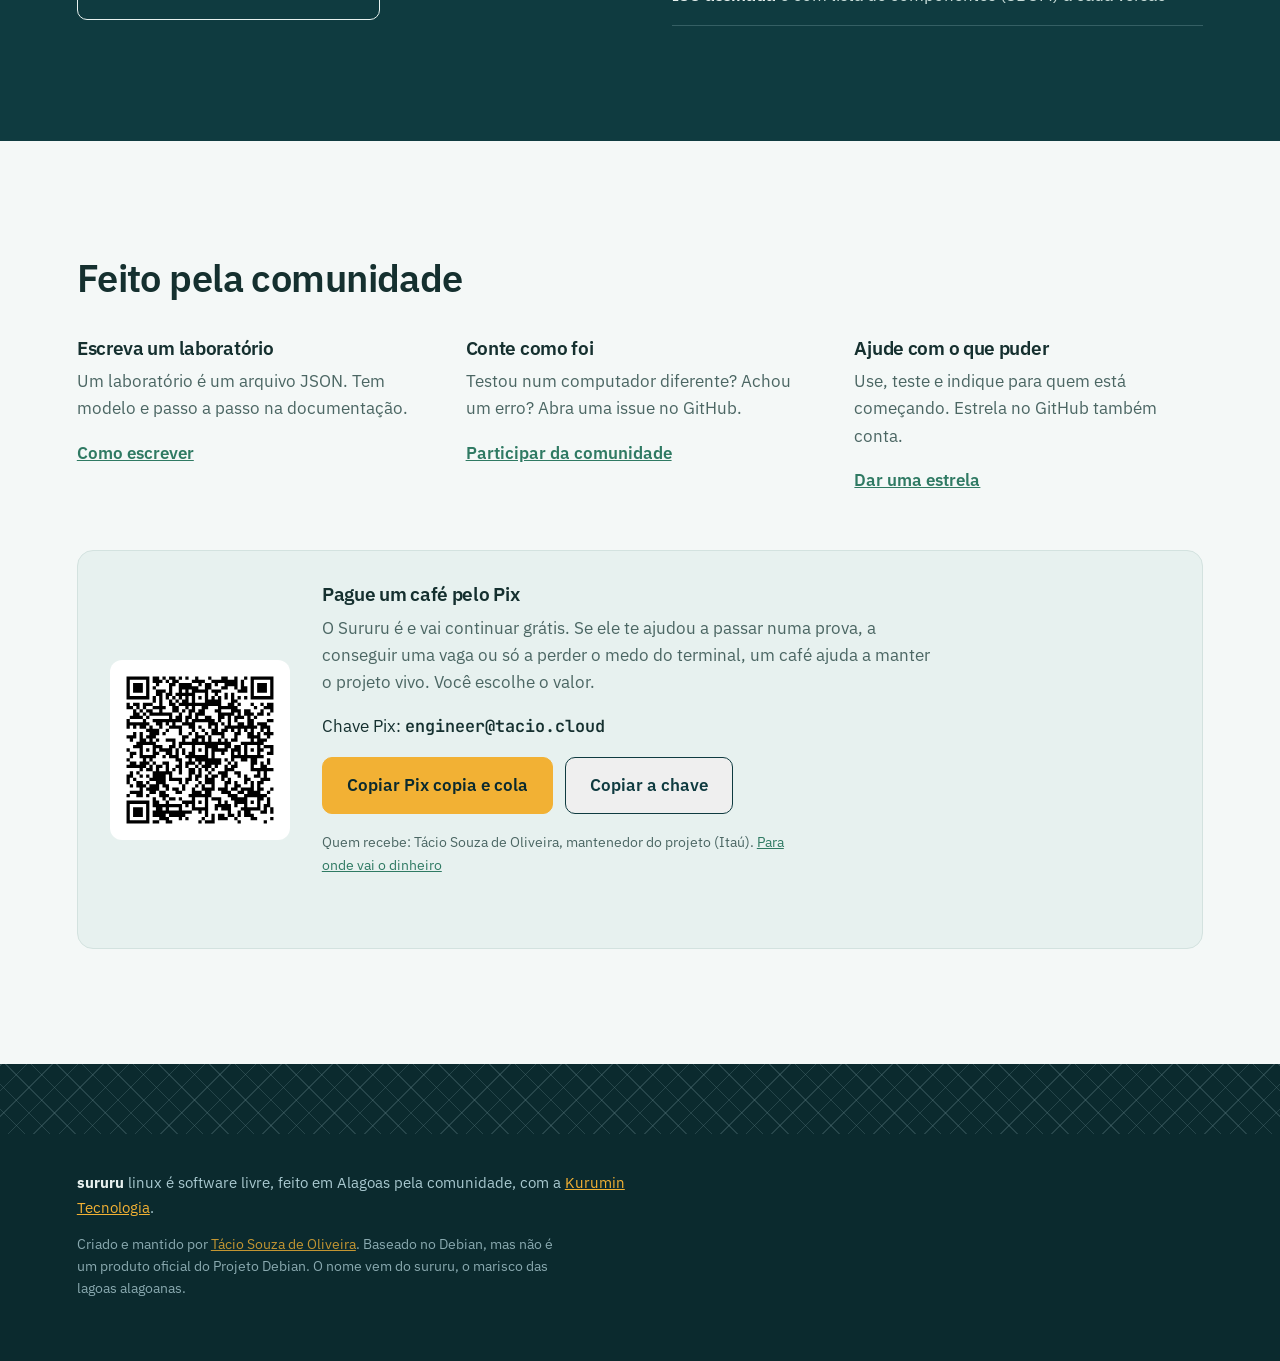
==== commit 3e6c257e: "site: adicionar links da comunidade" ====
--- a/pagina/index.html
+++ b/pagina/index.html
@@ -1,3 +1,5 @@
+
+cat > pagina/index.html <<'HTML'
 <!doctype html>
 <html lang="pt-BR">
 <head>
@@ -37,6 +39,7 @@
       <a href="#central">Central</a>
       <a href="#escolas">Escolas</a>
       <a href="docs/">Documentação</a>
+      <a href="https://github.com/kurumintecnologia/sururu-linux/discussions/1">Comunidade</a>
       <a href="#apoie">Apoie</a>
       <a href="https://github.com/kurumintecnologia/sururu-linux">GitHub</a>
     </nav>
@@ -151,7 +154,7 @@
       <div>
         <h3>Conte como foi</h3>
         <p>Testou num computador diferente? Achou um erro? Abra uma issue no GitHub.</p>
-        <a href="https://github.com/kurumintecnologia/sururu-linux/issues">Abrir uma issue</a>
+        <a href="https://github.com/kurumintecnologia/sururu-linux/discussions/1">Participar da comunidade</a>
       </div>
       <div>
         <h3>Ajude com o que puder</h3>
@@ -184,3 +187,5 @@
   <script src="pix.js"></script>
 </body>
 </html>
+
+
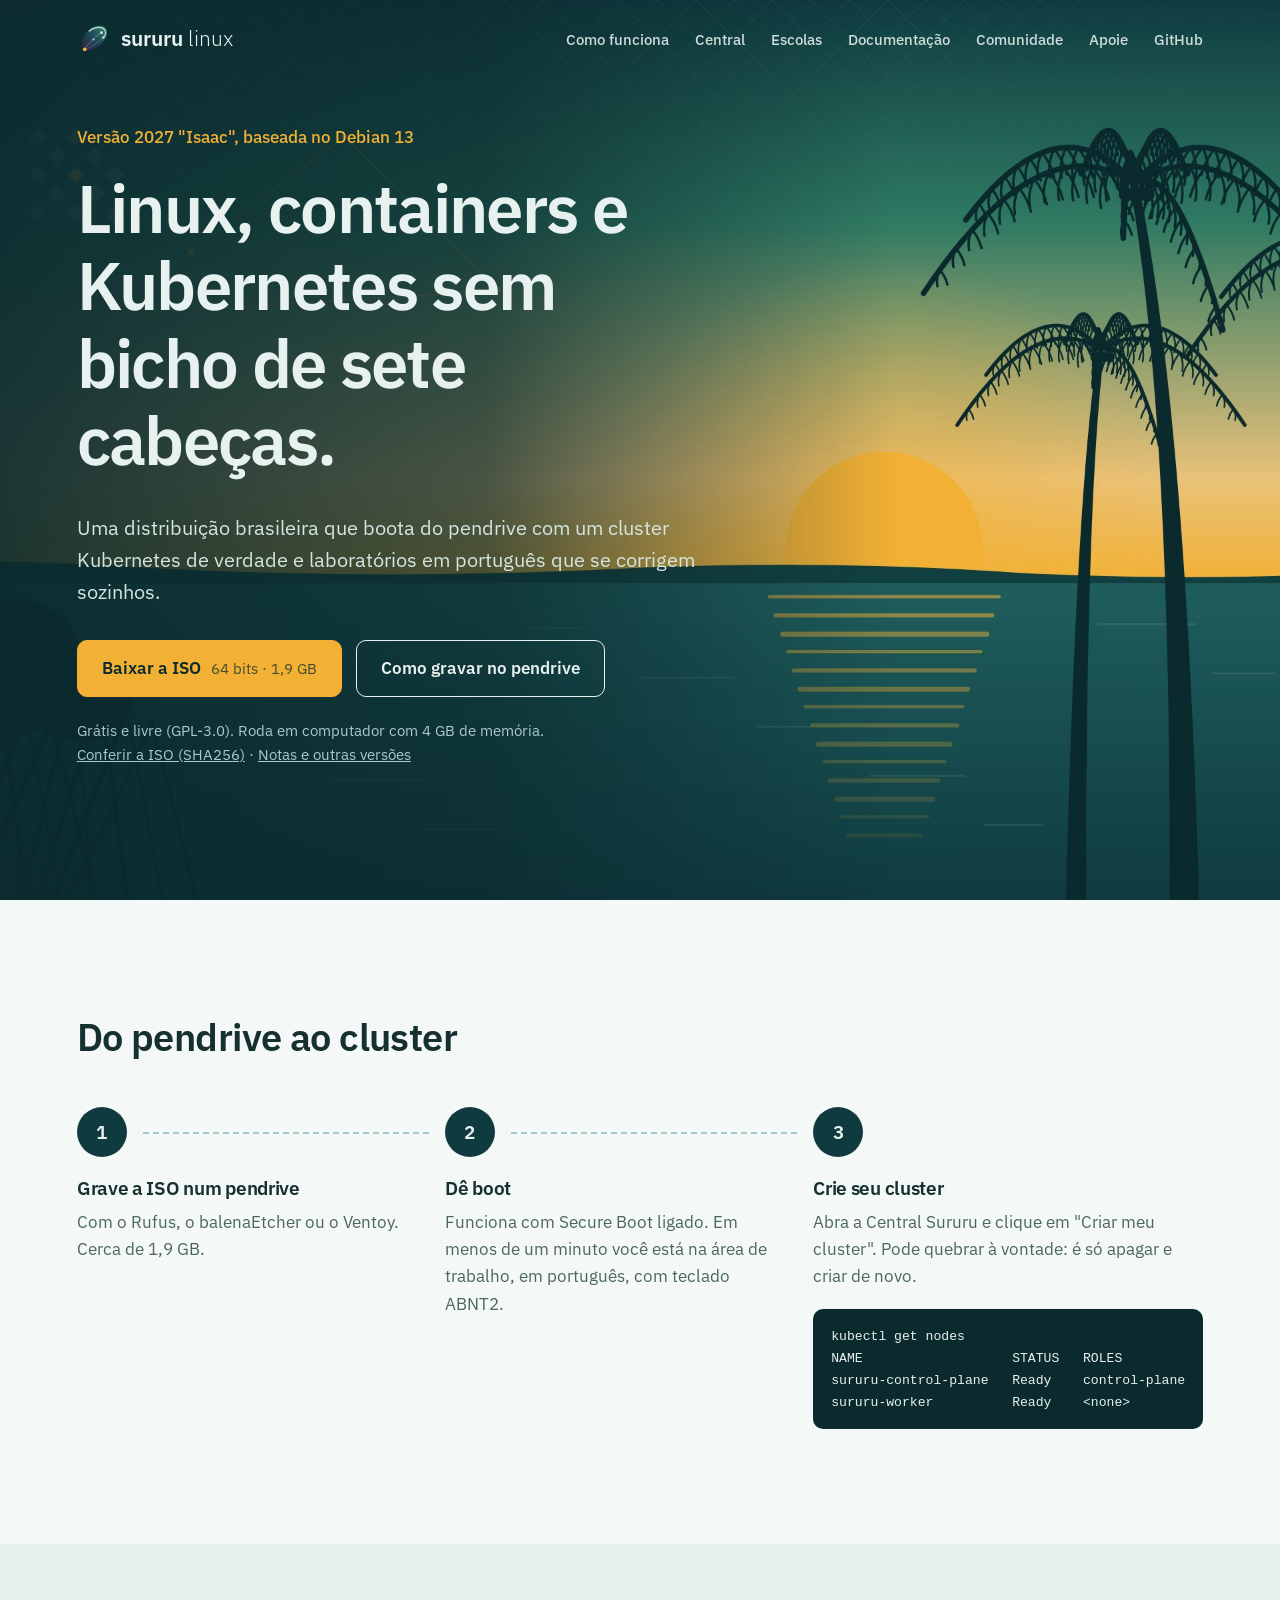
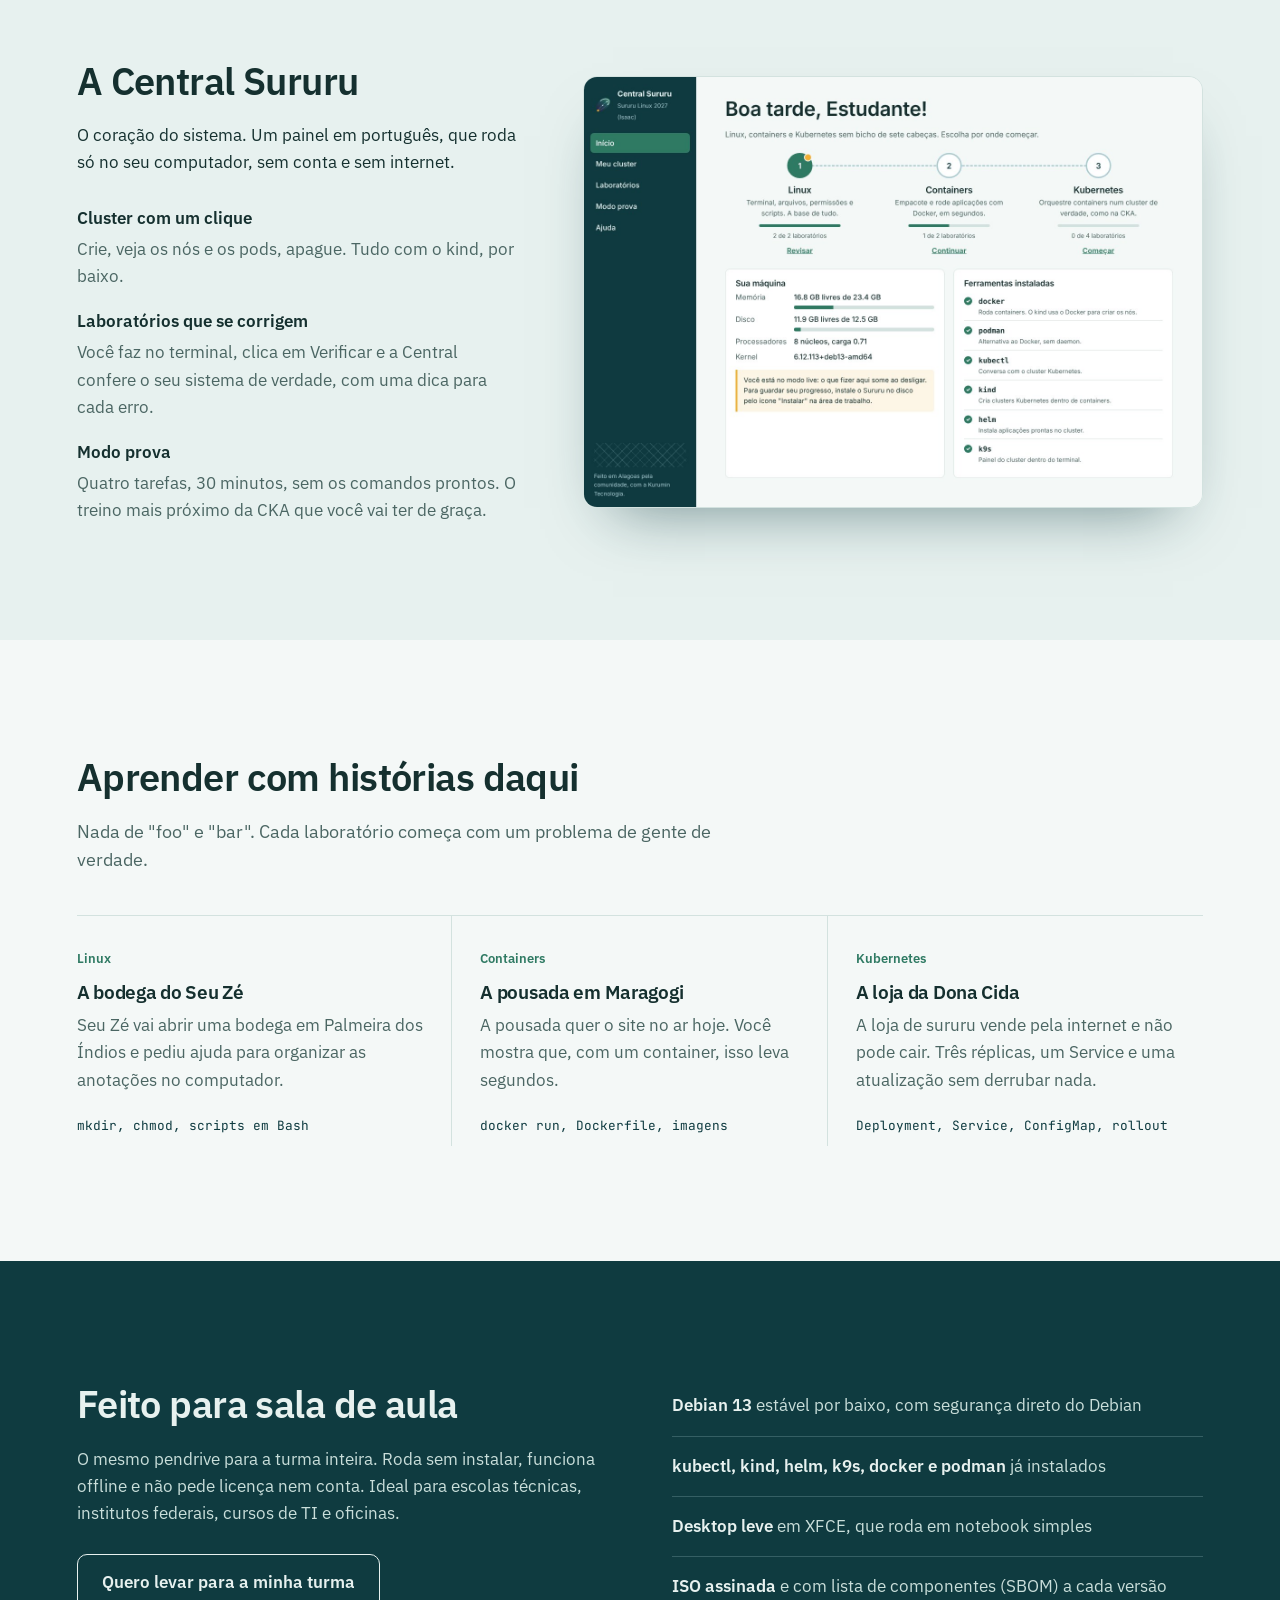
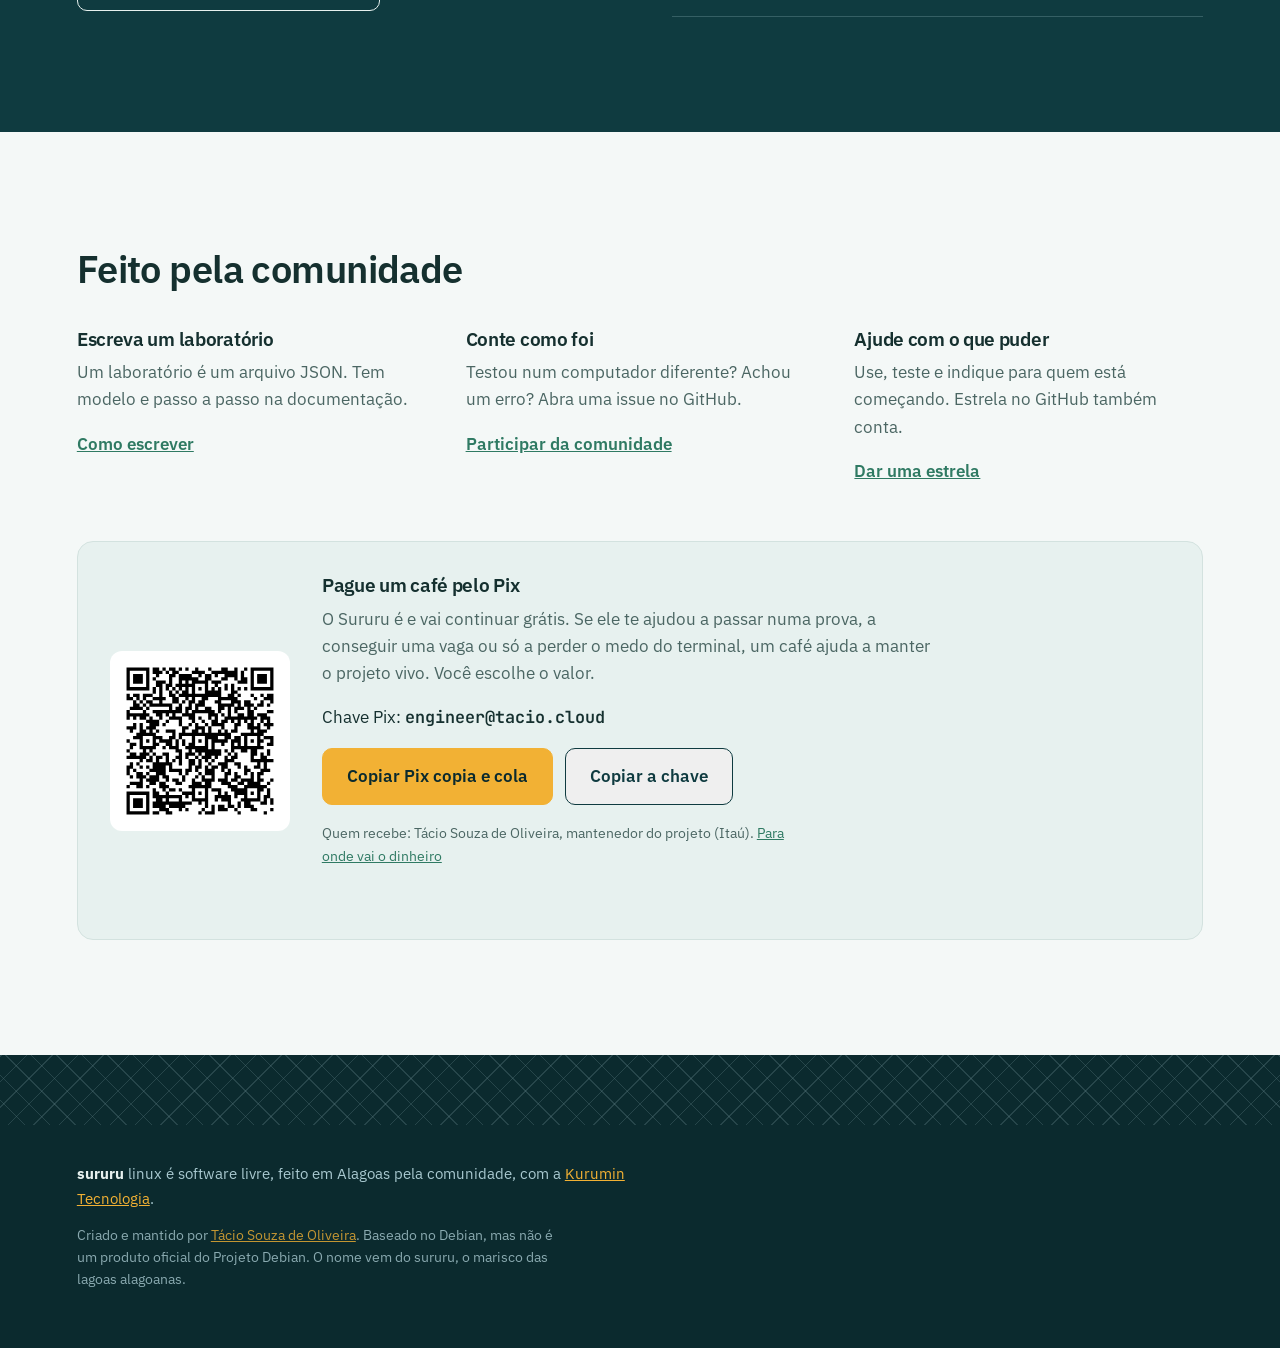
==== commit f885e65d: "site: adicionar links da comunidade" ====
--- a/pagina/index.html
+++ b/pagina/index.html
@@ -1,5 +1,3 @@
-
-cat > pagina/index.html <<'HTML'
 <!doctype html>
 <html lang="pt-BR">
 <head>
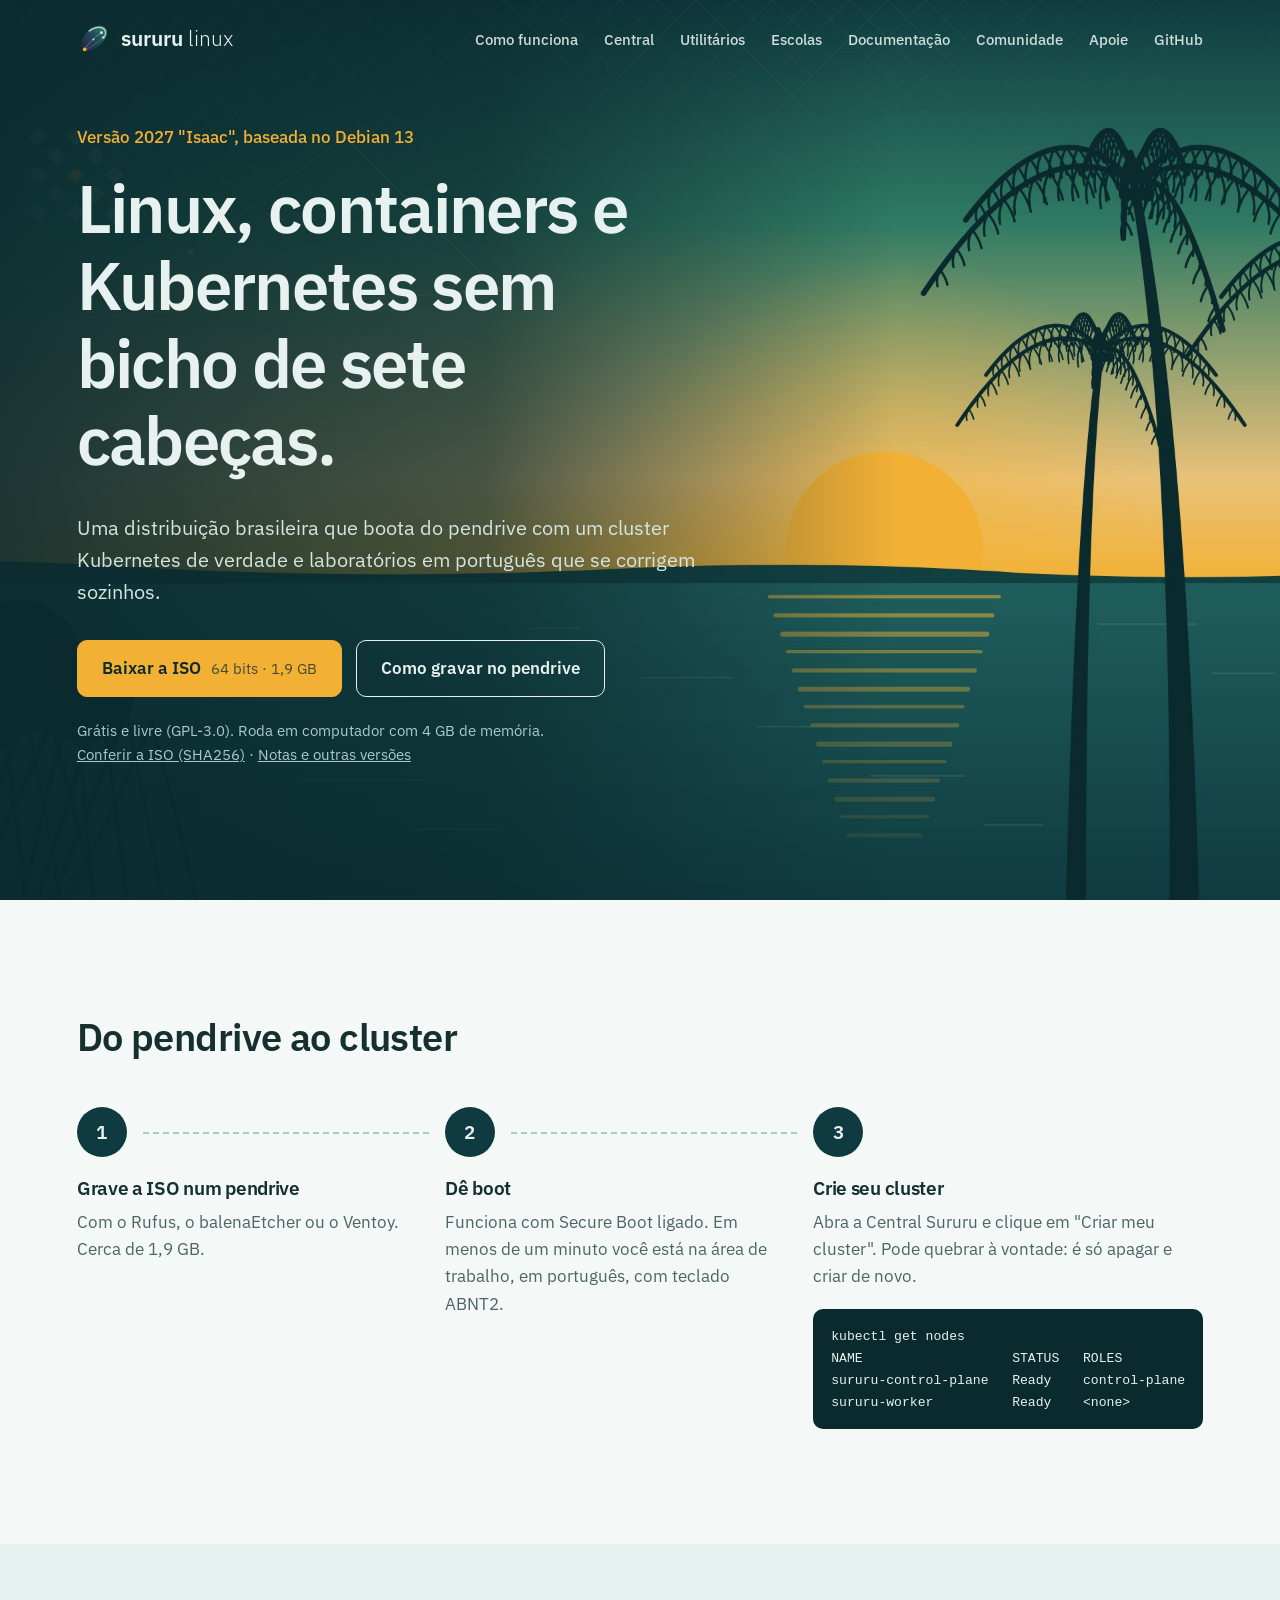
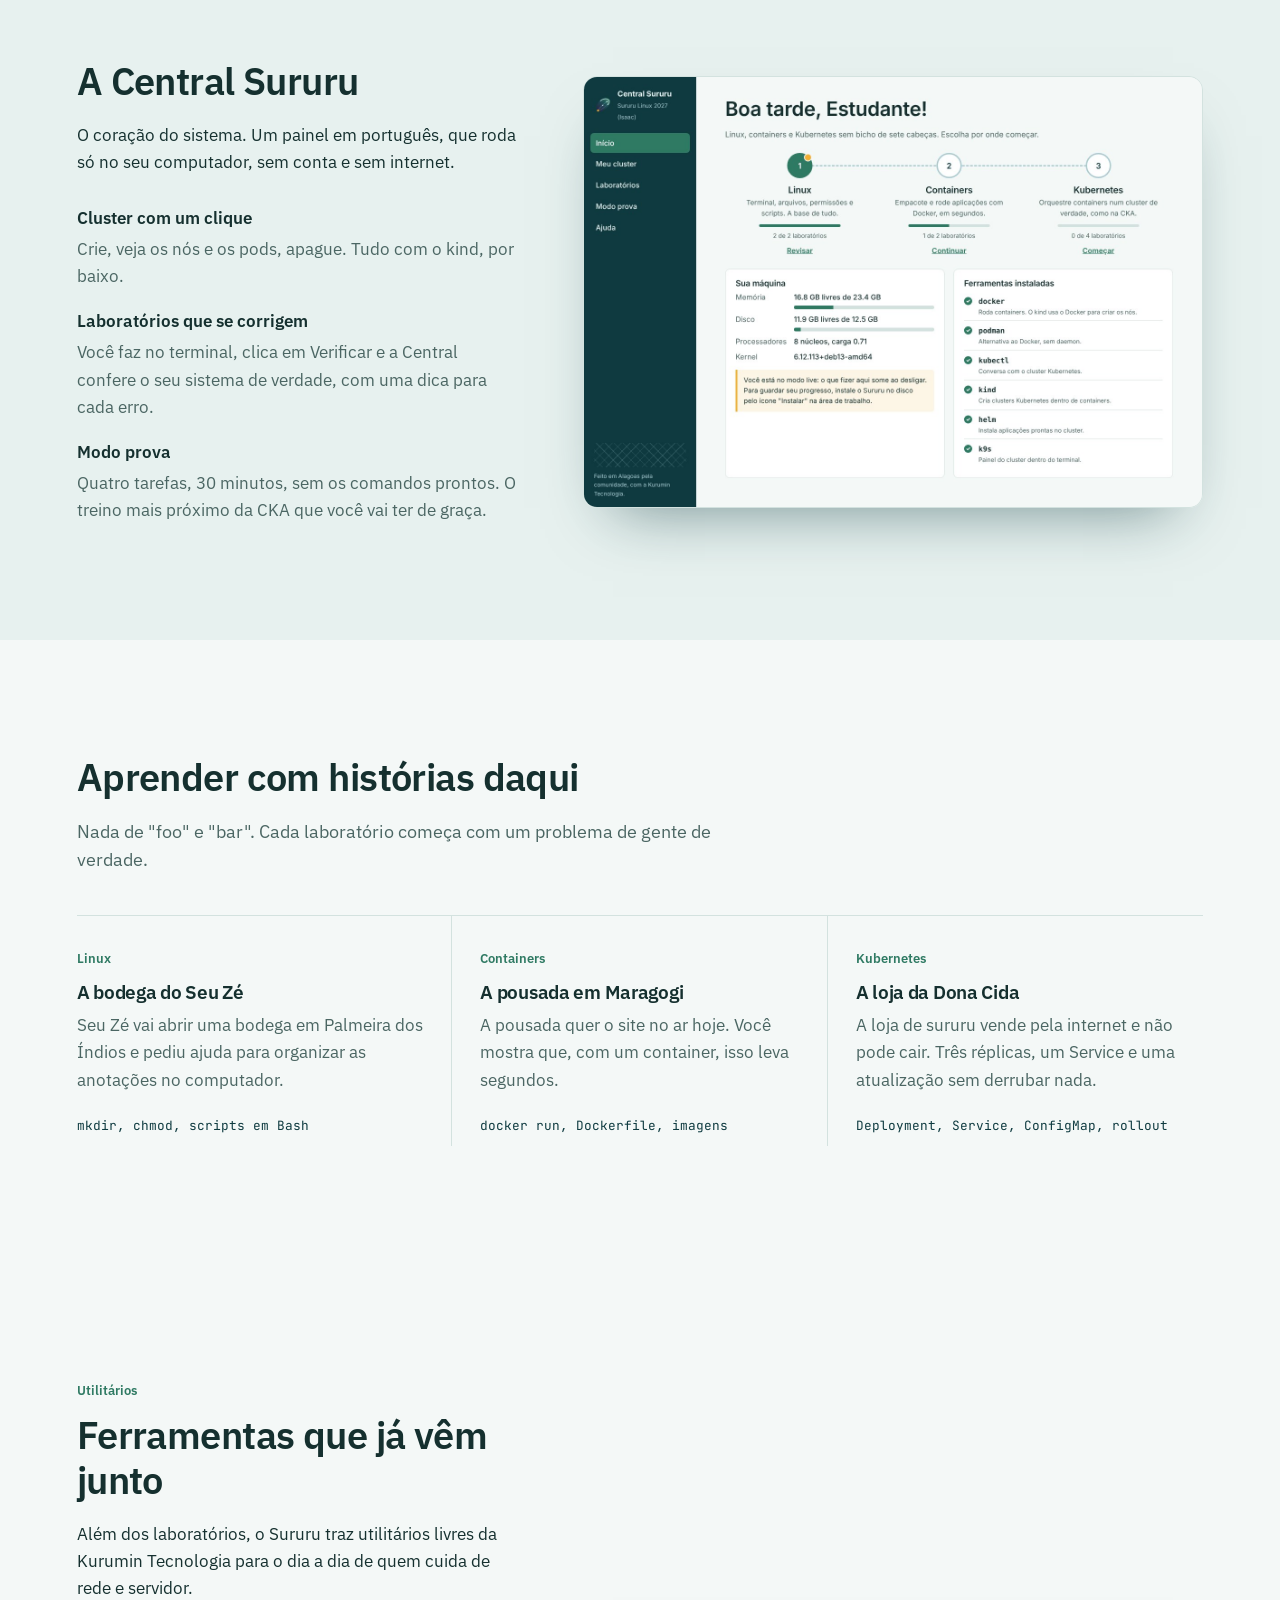
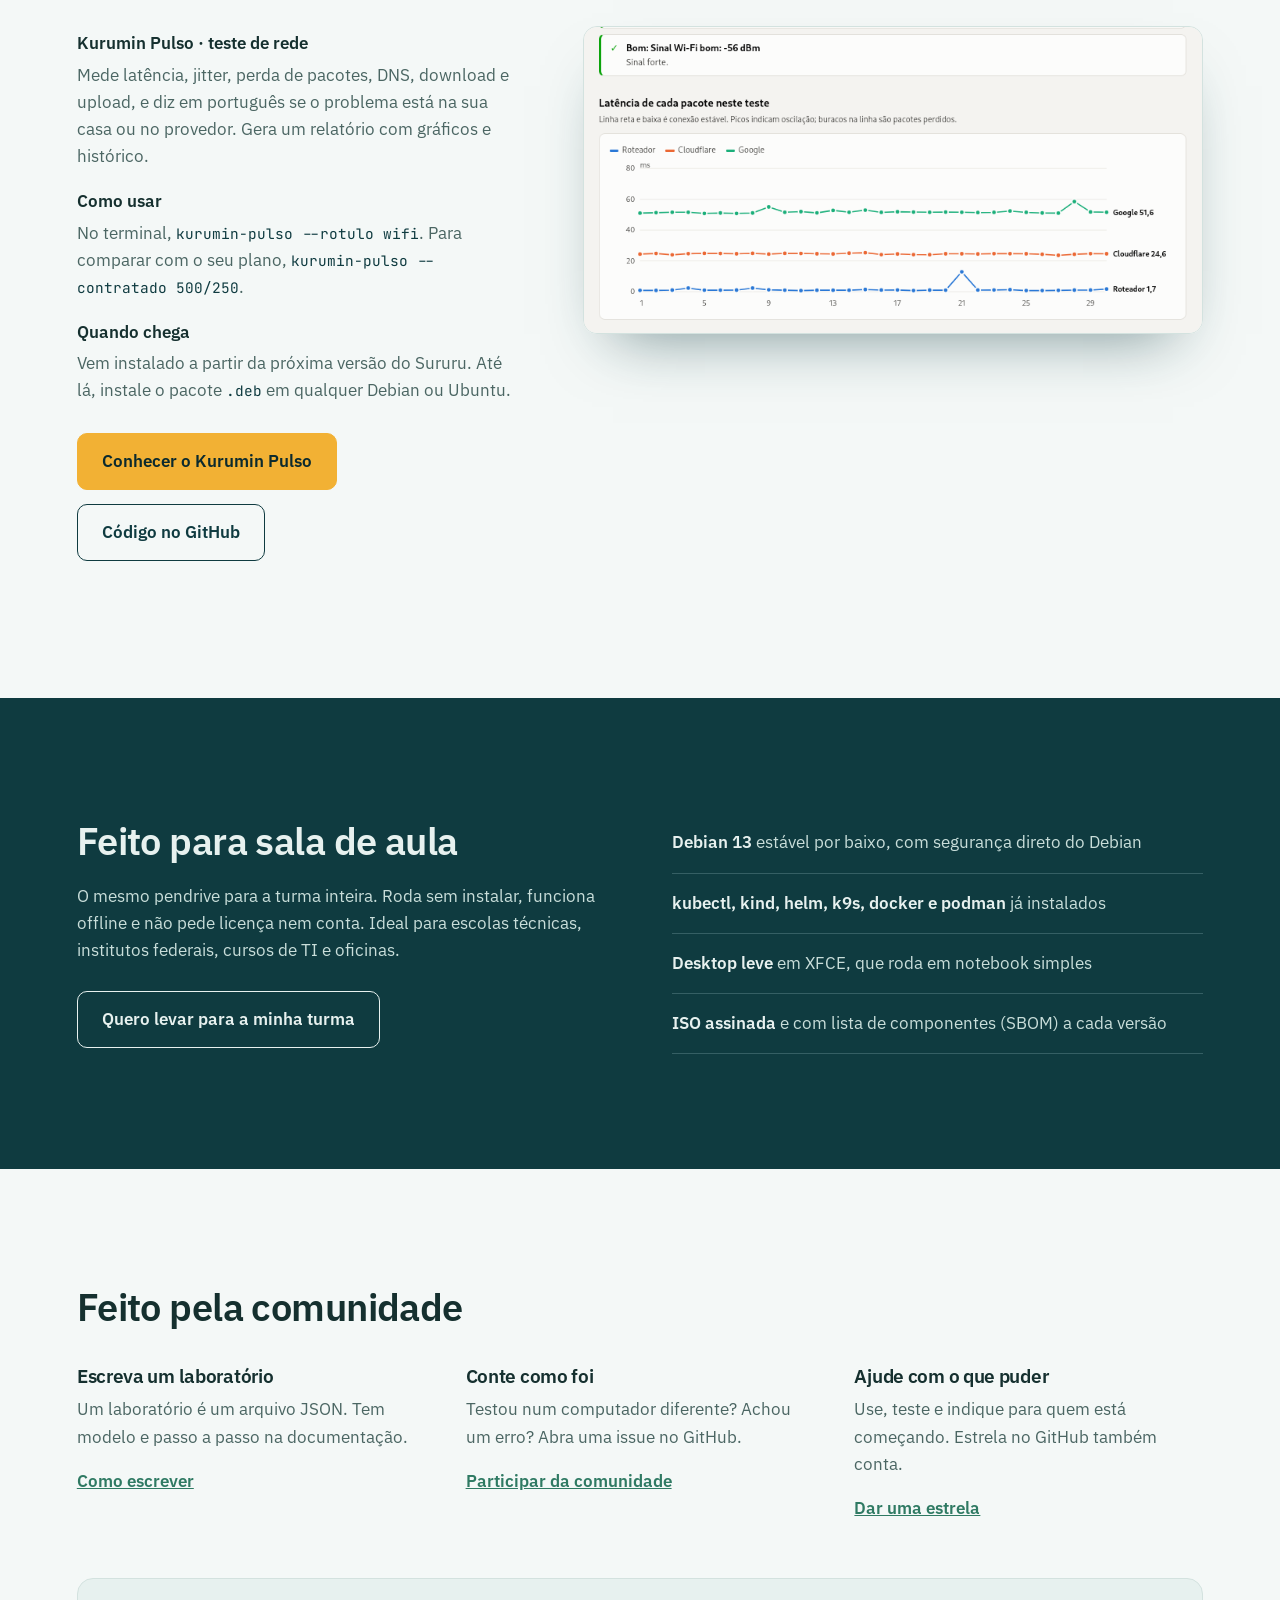
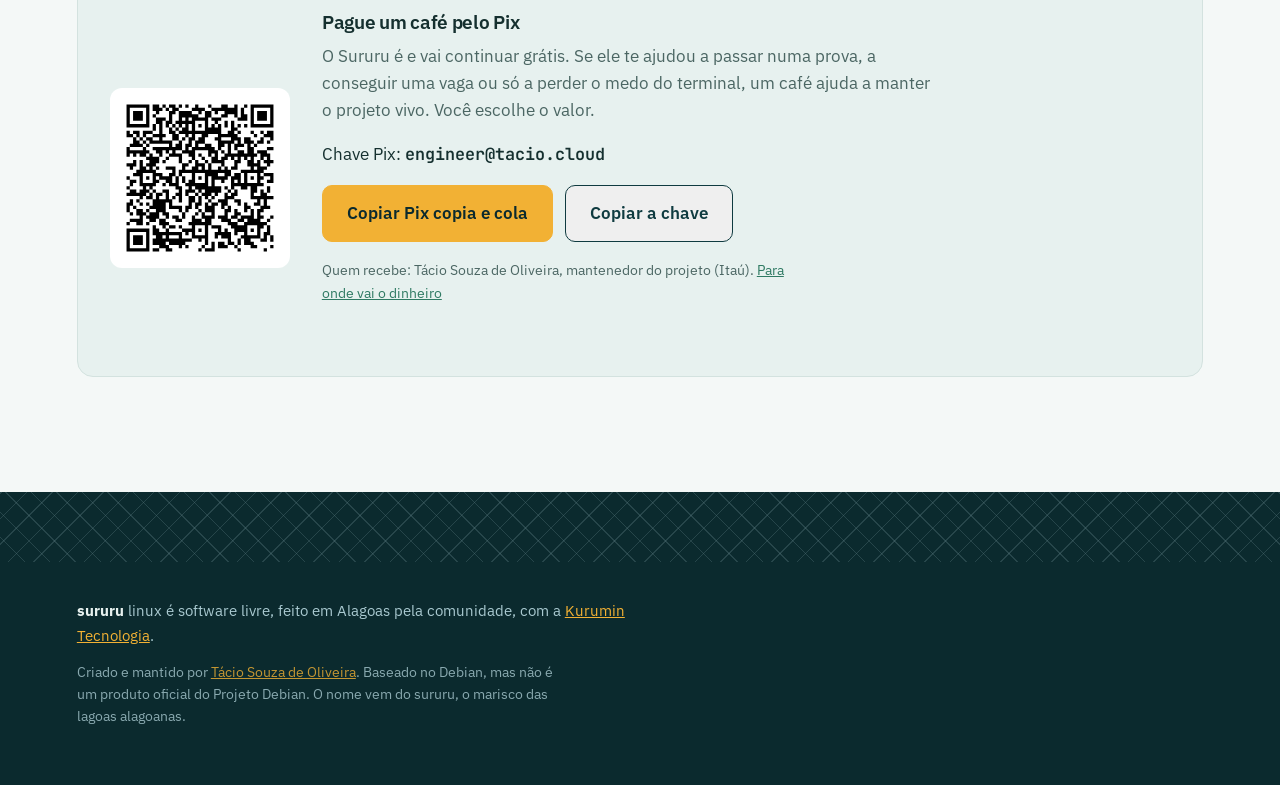
==== commit 0a402e4d: "site: seção Utilitários com o Kurumin Pulso" ====
--- a/pagina/index.html
+++ b/pagina/index.html
@@ -35,12 +35,35 @@
     <nav aria-label="Principal">
       <a href="#como">Como funciona</a>
       <a href="#central">Central</a>
+      <a href="#utilitarios">Utilitários</a>
       <a href="#escolas">Escolas</a>
       <a href="docs/">Documentação</a>
       <a href="https://github.com/kurumintecnologia/sururu-linux/discussions/1">Comunidade</a>
       <a href="#apoie">Apoie</a>
       <a href="https://github.com/kurumintecnologia/sururu-linux">GitHub</a>
     </nav>
+
+    <!-- Navegação para celulares e tablets -->
+    <details class="menu-mobile">
+      <summary aria-label="Abrir menu de navegação">
+        <span class="menu-mobile-icone" aria-hidden="true"></span>
+        <span>Menu</span>
+      </summary>
+
+      <nav class="menu-mobile-links"
+           aria-label="Navegação mobile">
+
+        <a href="#como">Como funciona</a>
+        <a href="#central">Central</a>
+        <a href="#utilitarios">Utilitários</a>
+        <a href="#escolas">Escolas</a>
+        <a href="docs/">Documentação</a>
+        <a href="https://github.com/kurumintecnologia/sururu-linux/discussions/1">Comunidade</a>
+        <a href="#apoie">Apoie</a>
+        <a href="https://github.com/kurumintecnologia/sururu-linux">GitHub</a>
+
+      </nav>
+    </details>
   </header>
 
   <section class="heroi">
@@ -127,6 +150,29 @@
     </div>
   </section>
 
+  <section class="central utilitarios" id="utilitarios">
+    <div class="central-texto">
+      <span class="trilha">Utilitários</span>
+      <h2>Ferramentas que já vêm junto</h2>
+      <p>Além dos laboratórios, o Sururu traz utilitários livres da Kurumin Tecnologia para o dia a dia de quem cuida de rede e servidor.</p>
+      <dl>
+        <dt>Kurumin Pulso · teste de rede</dt>
+        <dd>Mede latência, jitter, perda de pacotes, DNS, download e upload, e diz em português se o problema está na sua casa ou no provedor. Gera um relatório com gráficos e histórico.</dd>
+        <dt>Como usar</dt>
+        <dd>No terminal, <code>kurumin-pulso --rotulo wifi</code>. Para comparar com o seu plano, <code>kurumin-pulso --contratado 500/250</code>.</dd>
+        <dt>Quando chega</dt>
+        <dd>Vem instalado a partir da próxima versão do Sururu. Até lá, instale o pacote <code>.deb</code> em qualquer Debian ou Ubuntu.</dd>
+      </dl>
+      <div class="acoes" style="margin-top:28px">
+        <a class="botao principal" href="https://kurumintecnologia.com.br/ferramentas/">Conhecer o Kurumin Pulso</a>
+        <a class="botao" href="https://github.com/kurumintecnologia/kurumin-pulso">Código no GitHub</a>
+      </div>
+    </div>
+    <figure class="tela">
+      <img src="img/pulso-relatorio.png" alt="Relatório do Kurumin Pulso com a latência de cada pacote até o roteador, a Cloudflare e o Google" width="791" height="392" loading="lazy">
+    </figure>
+  </section>
+
   <section class="escolas" id="escolas">
     <div>
       <h2>Feito para sala de aula</h2>
--- a/pagina/style.css
+++ b/pagina/style.css
@@ -116,7 +116,7 @@
 .rodape .nota { font-size: .85rem; opacity: .8; }
 
 @media (max-width: 900px) {
-  .topo nav { display: none; }
+  .topo > nav { display: none; }
   .passos ol, .casos, .tres, .central, .escolas { grid-template-columns: 1fr; }
   .passos li:not(:last-child)::after { display: none; }
   .casos article, .casos article + article { padding: 24px 0; border-right: 0; border-bottom: 1px solid var(--linha); }
@@ -143,3 +143,167 @@
 /* botão de download direto */
 .botao-detalhe { font-weight: 400; opacity: .75; margin-left: 6px; font-size: .9em; }
 .miudo a { color: var(--nacar); }
+
+
+/* ==========================================
+   SURURU LINUX - MENU MOBILE
+   Preserva integralmente o menu desktop
+   ========================================== */
+
+.menu-mobile {
+  display: none;
+}
+
+@media (max-width: 900px) {
+
+  .topo {
+    align-items: center;
+    gap: 12px;
+  }
+
+  .menu-mobile {
+    display: block;
+    position: relative;
+    margin-left: auto;
+    z-index: 20;
+  }
+
+  .menu-mobile summary {
+    display: flex;
+    align-items: center;
+    justify-content: center;
+    gap: 10px;
+    min-height: 44px;
+    padding: 10px 14px;
+
+    color: var(--agua);
+    background: var(--lagoa-funda);
+    border: 1px solid var(--nacar);
+    border-radius: 8px;
+
+    font-family: var(--fonte);
+    font-size: .95rem;
+    font-weight: 600;
+
+    cursor: pointer;
+    list-style: none;
+    user-select: none;
+  }
+
+  .menu-mobile summary::-webkit-details-marker {
+    display: none;
+  }
+
+  .menu-mobile summary::marker {
+    content: "";
+  }
+
+  .menu-mobile-icone {
+    display: inline-block;
+    width: 19px;
+    height: 14px;
+
+    border-top: 2px solid currentColor;
+    border-bottom: 2px solid currentColor;
+
+    position: relative;
+  }
+
+  .menu-mobile-icone::after {
+    content: "";
+    position: absolute;
+    left: 0;
+    right: 0;
+    top: 5px;
+
+    border-top: 2px solid currentColor;
+  }
+
+  .menu-mobile[open] .menu-mobile-icone {
+    border: 0;
+  }
+
+  .menu-mobile[open] .menu-mobile-icone::after {
+    content: "×";
+    position: absolute;
+    top: -11px;
+    left: 2px;
+    border: 0;
+    font-size: 27px;
+    line-height: 1;
+  }
+
+  .menu-mobile summary:focus-visible {
+    outline: 3px solid var(--sol);
+    outline-offset: 3px;
+  }
+
+  .menu-mobile-links {
+    display: flex;
+    flex-direction: column;
+    gap: 2px;
+
+    position: absolute;
+    top: calc(100% + 10px);
+    right: 0;
+
+    width: min(300px, 85vw);
+    max-height: 75vh;
+    overflow-y: auto;
+
+    padding: 10px;
+
+    background: var(--lagoa-funda);
+    border: 1px solid var(--nacar);
+    border-radius: 12px;
+
+    box-shadow: 0 15px 35px rgba(0,0,0,.3);
+    z-index: 30;
+  }
+
+  .topo .menu-mobile-links a {
+    display: block;
+    padding: 12px 14px;
+
+    color: var(--agua);
+    background: transparent;
+
+    font-family: var(--fonte);
+    font-size: .95rem;
+    font-weight: 500;
+    line-height: 1.5;
+
+    text-decoration: none;
+    opacity: 1;
+    border-radius: 7px;
+  }
+
+  .topo .menu-mobile-links a:hover {
+    background: var(--lagoa);
+    text-decoration: none;
+  }
+
+  .topo .menu-mobile-links a:focus-visible {
+    outline: 2px solid var(--sol);
+    outline-offset: -2px;
+  }
+
+}
+
+@media (max-width: 380px) {
+
+  .marca {
+    font-size: 1.1rem;
+  }
+
+  .menu-mobile summary {
+    padding: 10px;
+  }
+
+}
+
+/* utilitários */
+.utilitarios { background: transparent; }
+.utilitarios code { font: .85em var(--mono); color: var(--lagoa); }
+.utilitarios .botao:not(.principal) { color: var(--lagoa); }
+.utilitarios .botao:not(.principal):hover { background: rgba(15, 59, 64, .06); }
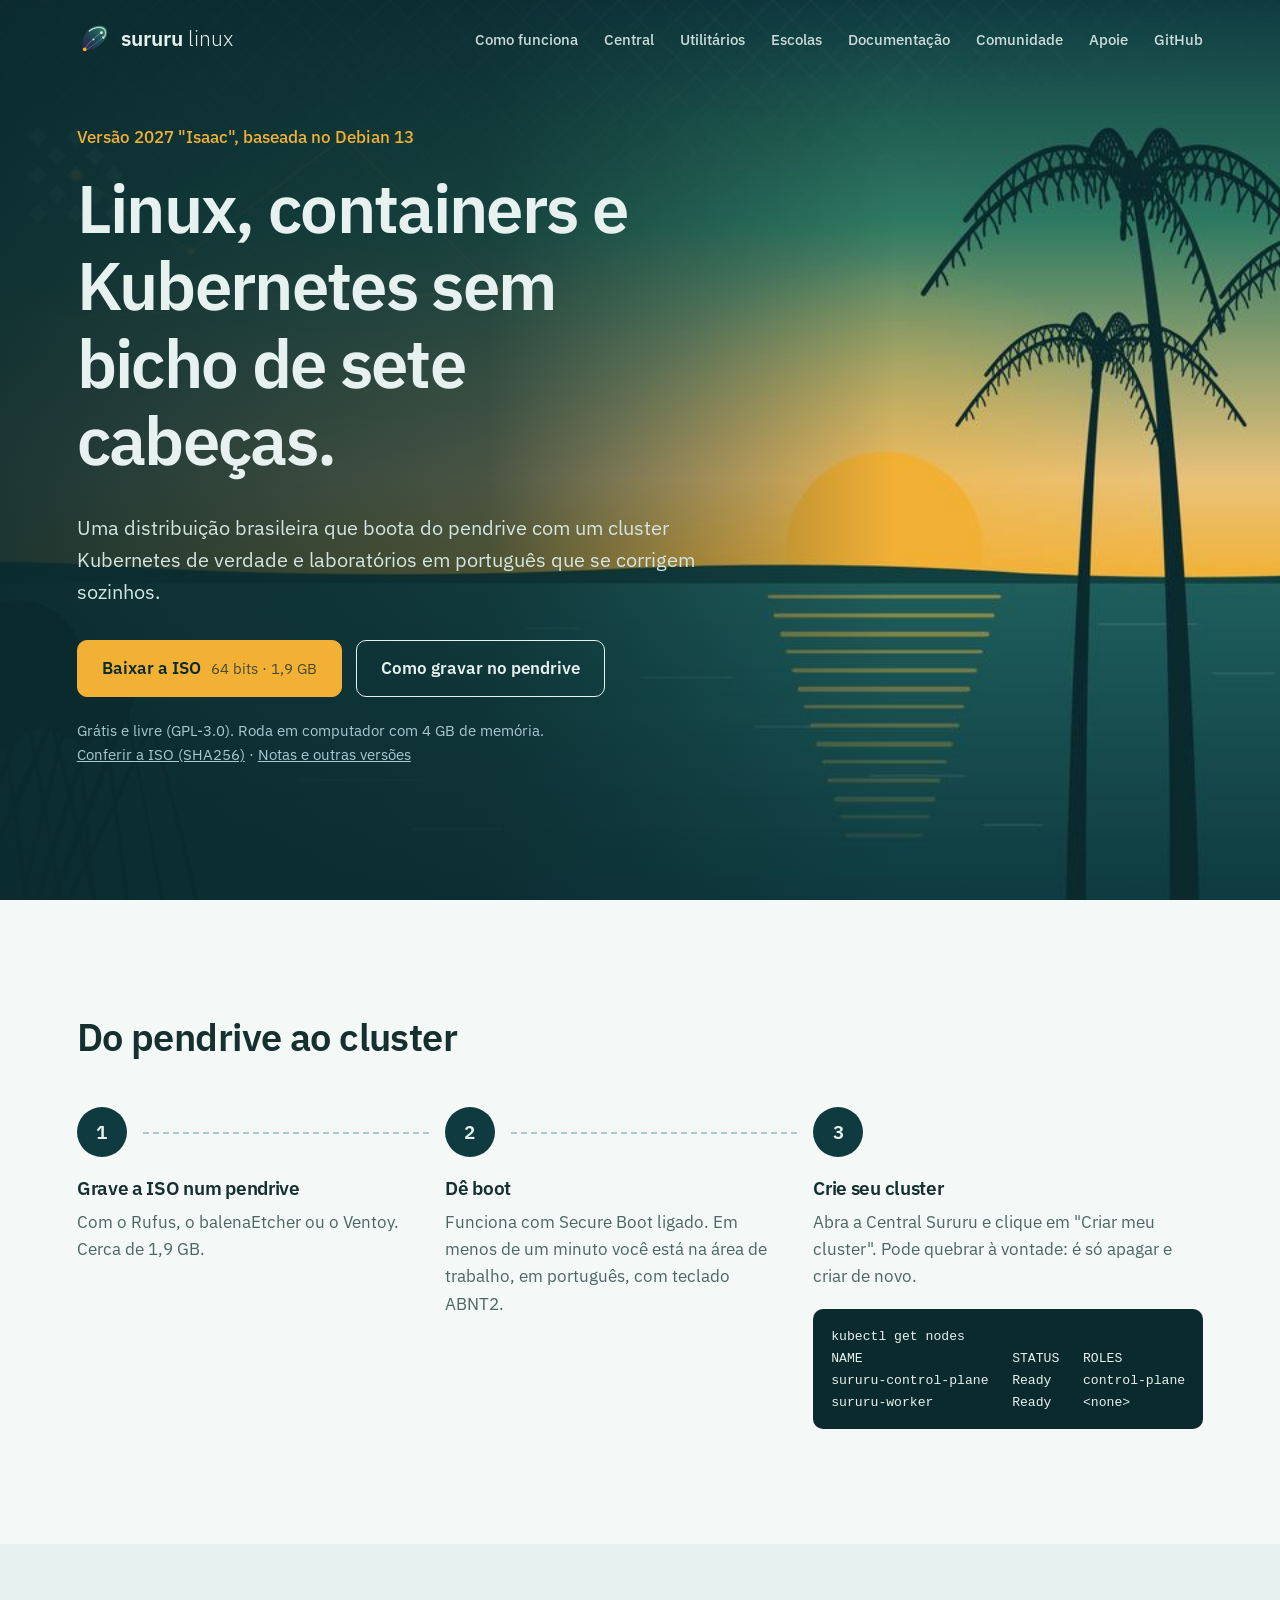
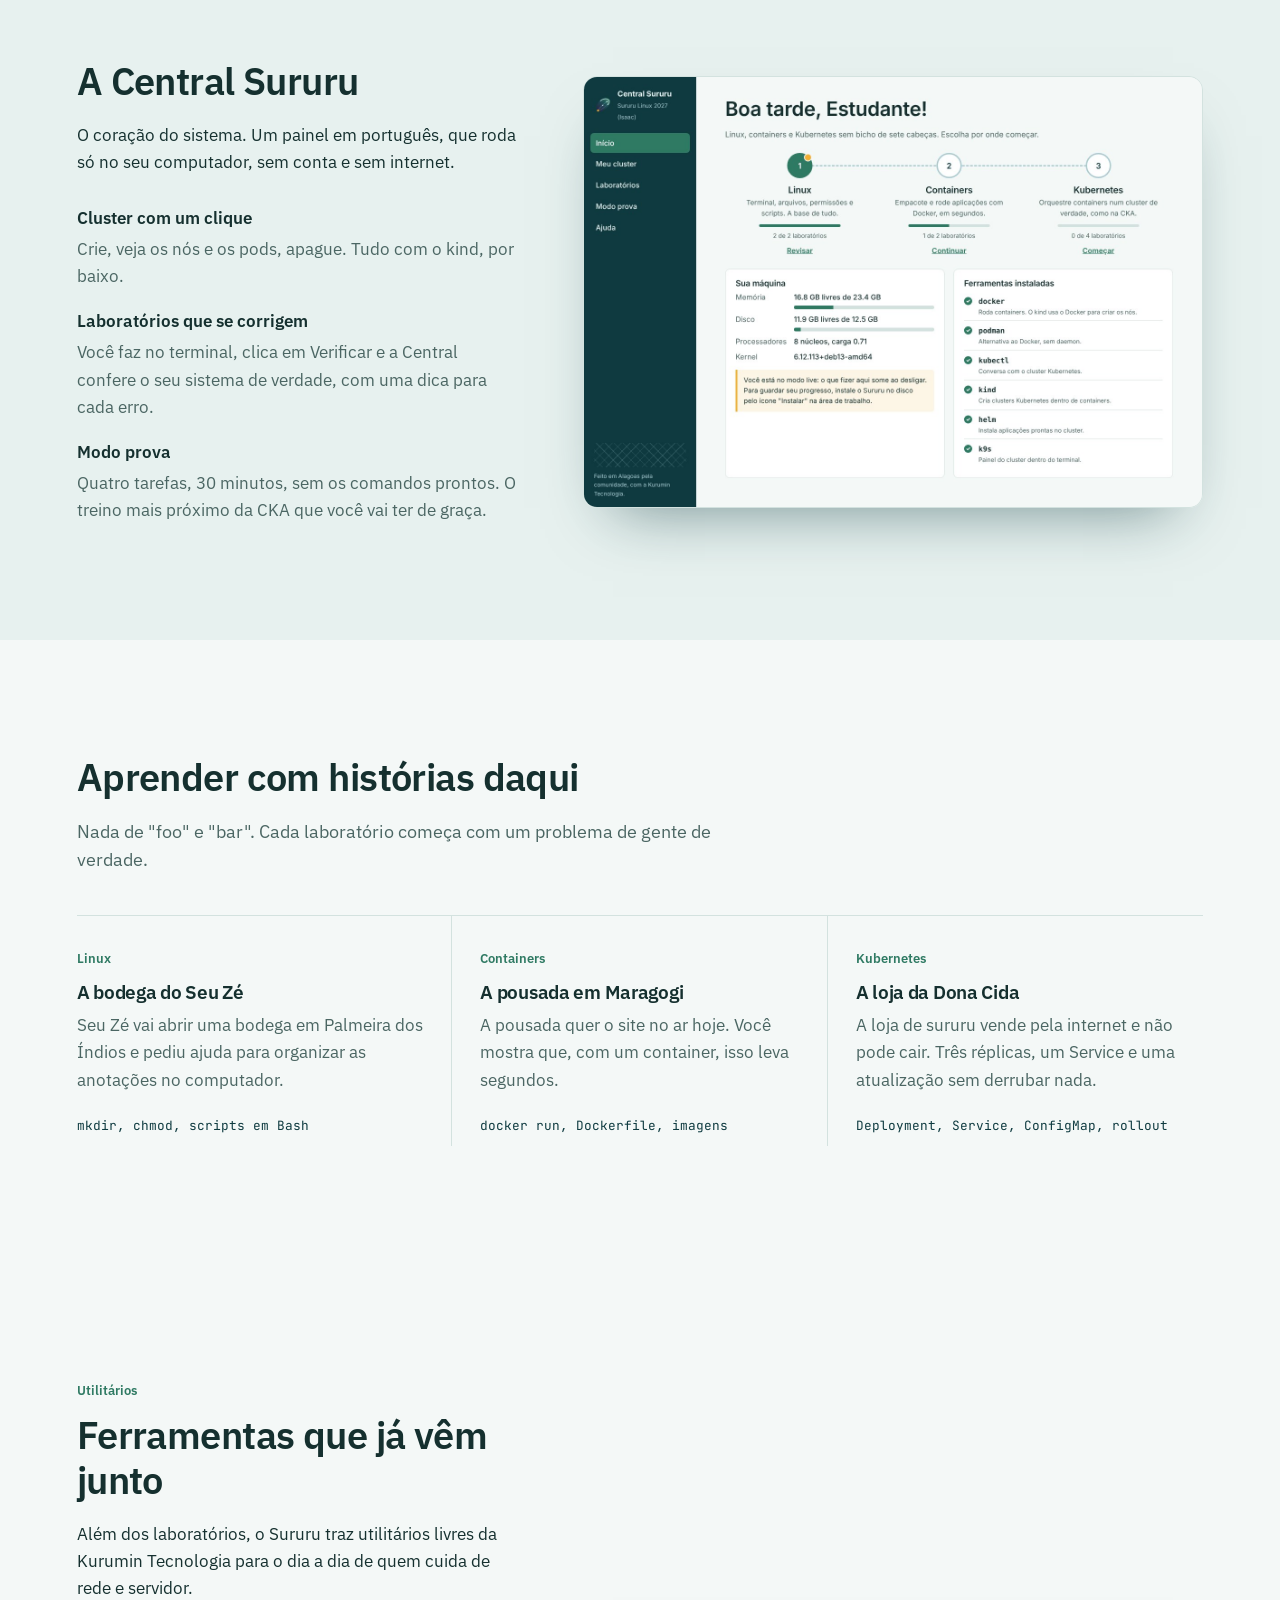
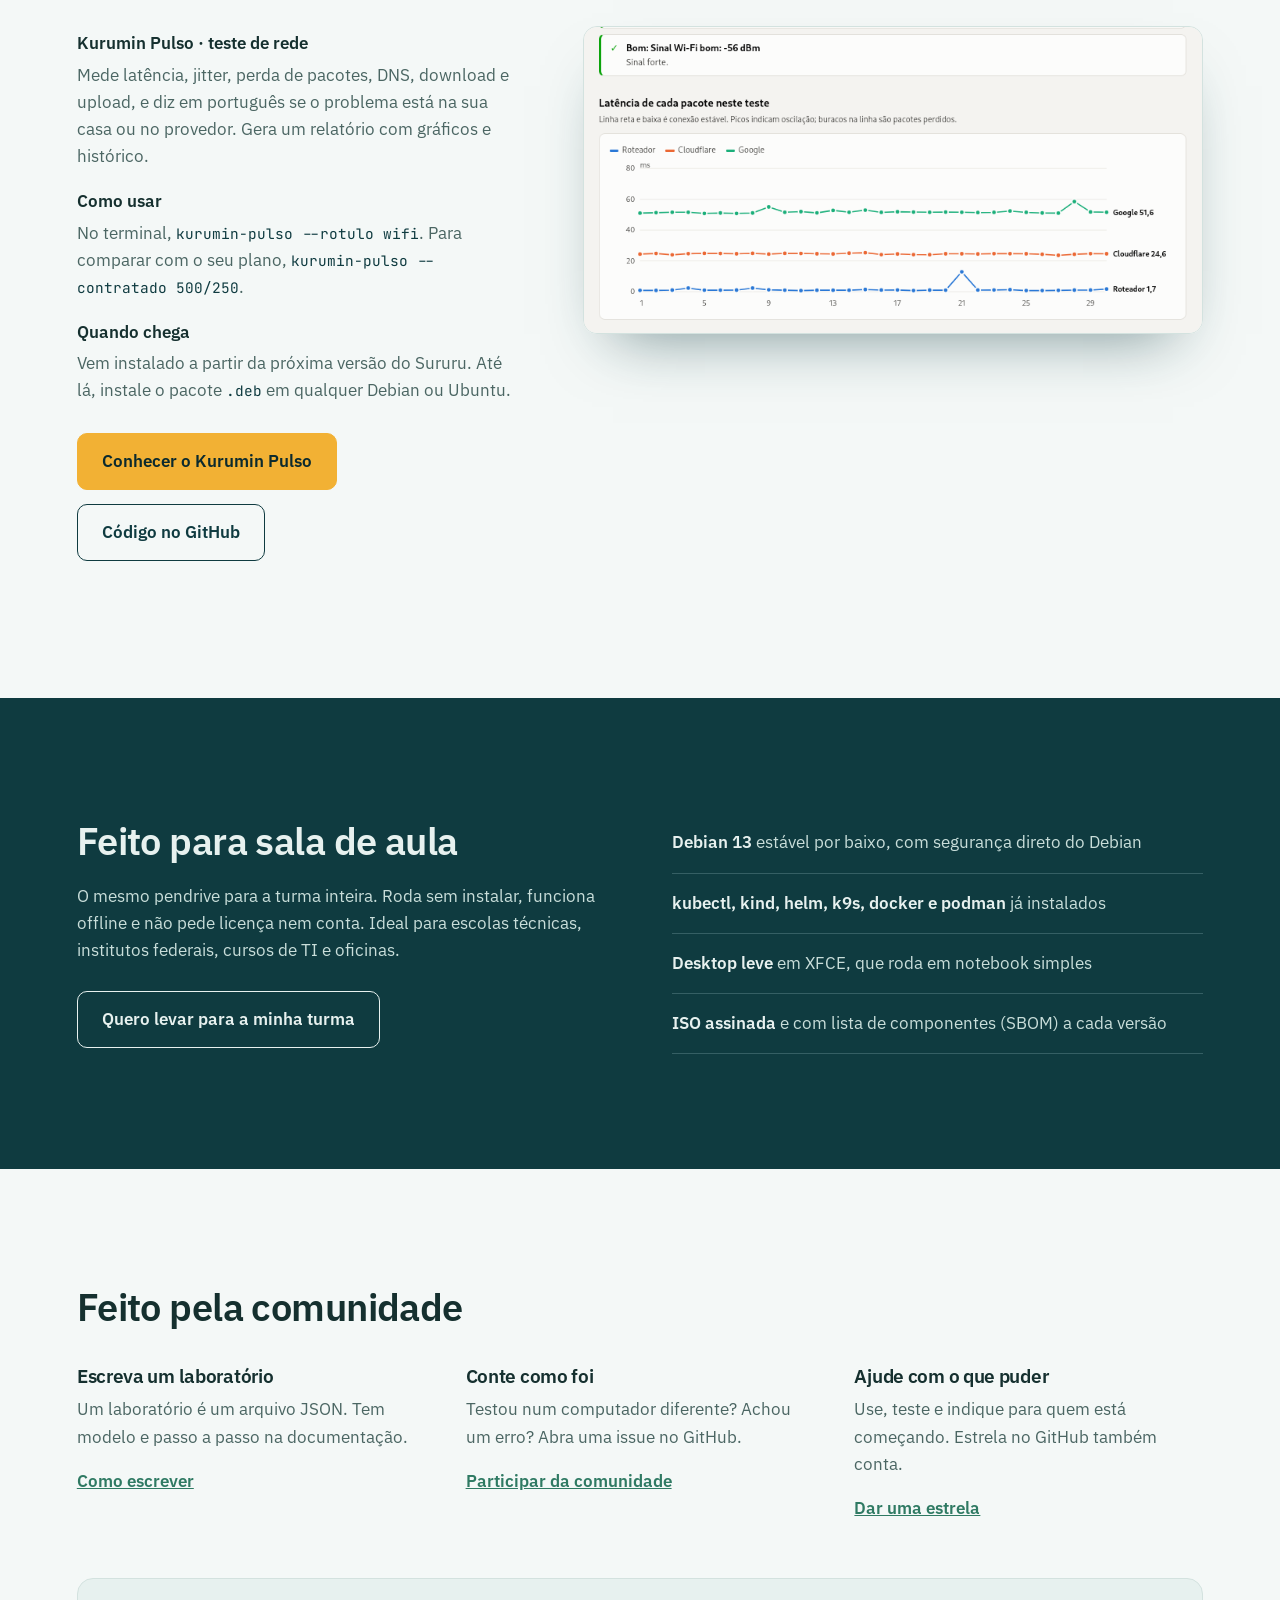
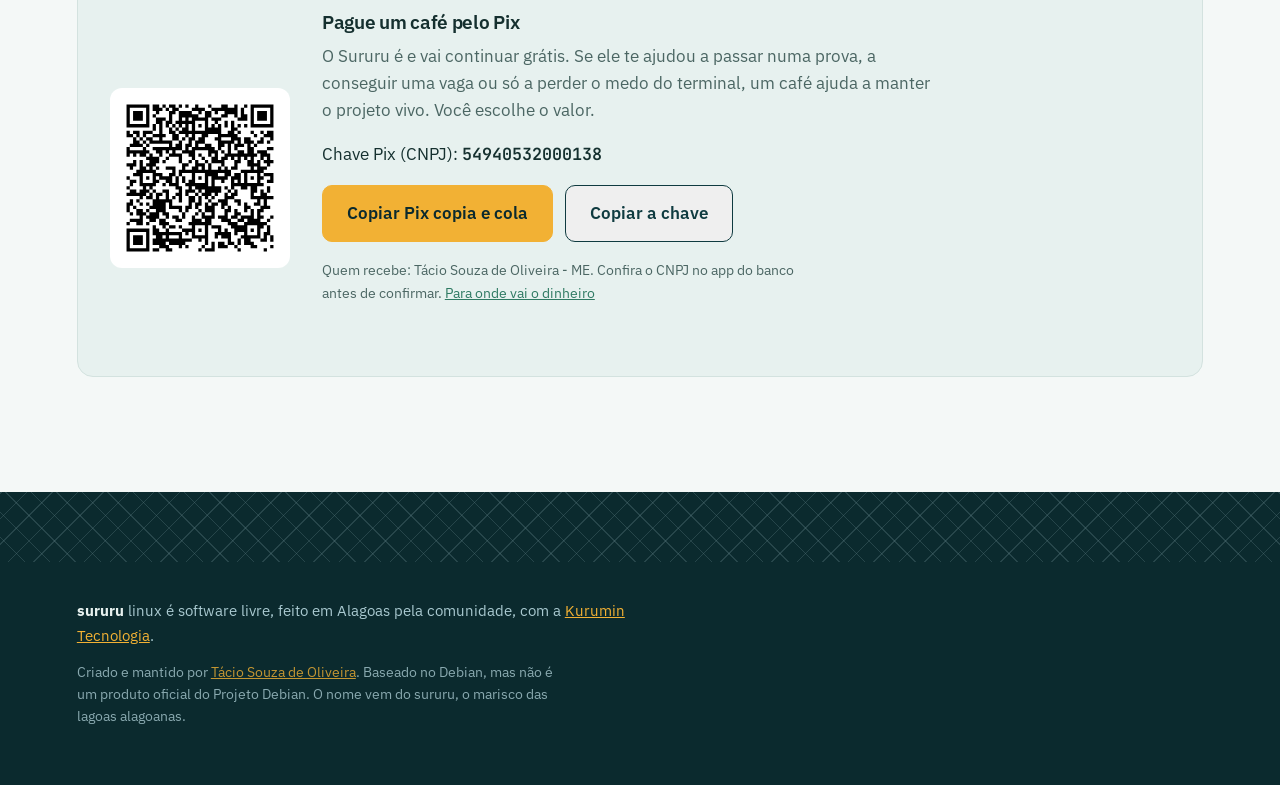
==== commit 0e0a252e: "Update Pix payment information in index.html" ====
--- a/pagina/index.html
+++ b/pagina/index.html
@@ -212,12 +212,12 @@
       <div>
         <h3>Pague um café pelo Pix</h3>
         <p>O Sururu é e vai continuar grátis. Se ele te ajudou a passar numa prova, a conseguir uma vaga ou só a perder o medo do terminal, um café ajuda a manter o projeto vivo. Você escolhe o valor.</p>
-        <p class="chave">Chave Pix: <b>engineer@tacio.cloud</b></p>
+        <p class="chave">Chave Pix (CNPJ): <b>54940532000138</b></p>
         <div class="acoes-pix">
-          <button type="button" class="botao principal" data-copiar="00020126420014br.gov.bcb.pix0120engineer@tacio.cloud5204000053039865802BR5923TACIO SOUZA DE OLIVEIRA6007ARACAJU62100506SURURU63049E55">Copiar Pix copia e cola</button>
-          <button type="button" class="botao" data-copiar="engineer@tacio.cloud">Copiar a chave</button>
+          <button type="button" class="botao principal" data-copiar="00020126360014br.gov.bcb.pix0114549405320001385204000053039865802BR5923TACIO SOUZA DE OLIVEIRA6007ARACAJU62100506SURURU630486D0">Copiar Pix copia e cola</button>
+          <button type="button" class="botao" data-copiar="54940532000138">Copiar a chave</button>
         </div>
-        <p class="miudo-escuro">Quem recebe: Tácio Souza de Oliveira, mantenedor do projeto (Itaú). <a href="docs/apoiar/">Para onde vai o dinheiro</a></p>
+        <p class="miudo-escuro">Quem recebe: Tácio Souza de Oliveira - ME. Confira o CNPJ no app do banco antes de confirmar. <a href="docs/apoiar/">Para onde vai o dinheiro</a></p>
         <p class="copiado" role="status" aria-live="polite"></p>
       </div>
     </div>
